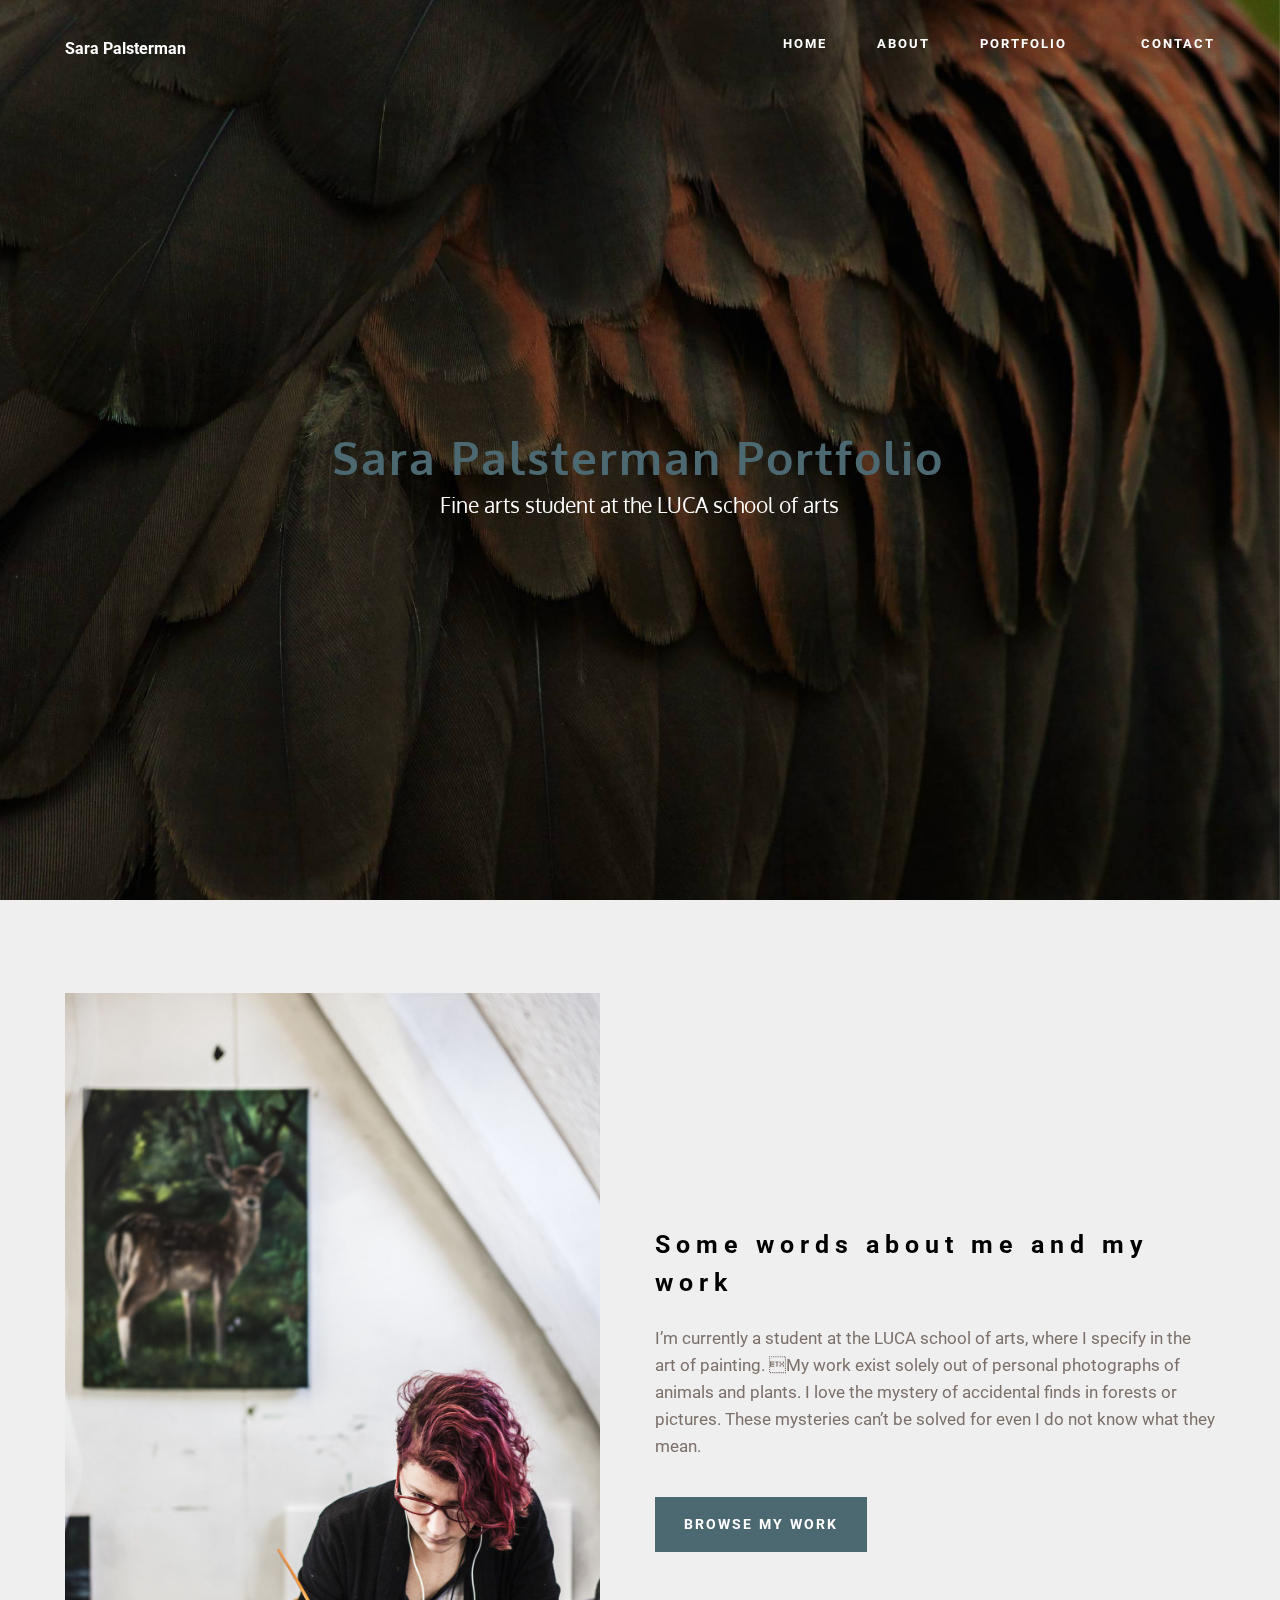
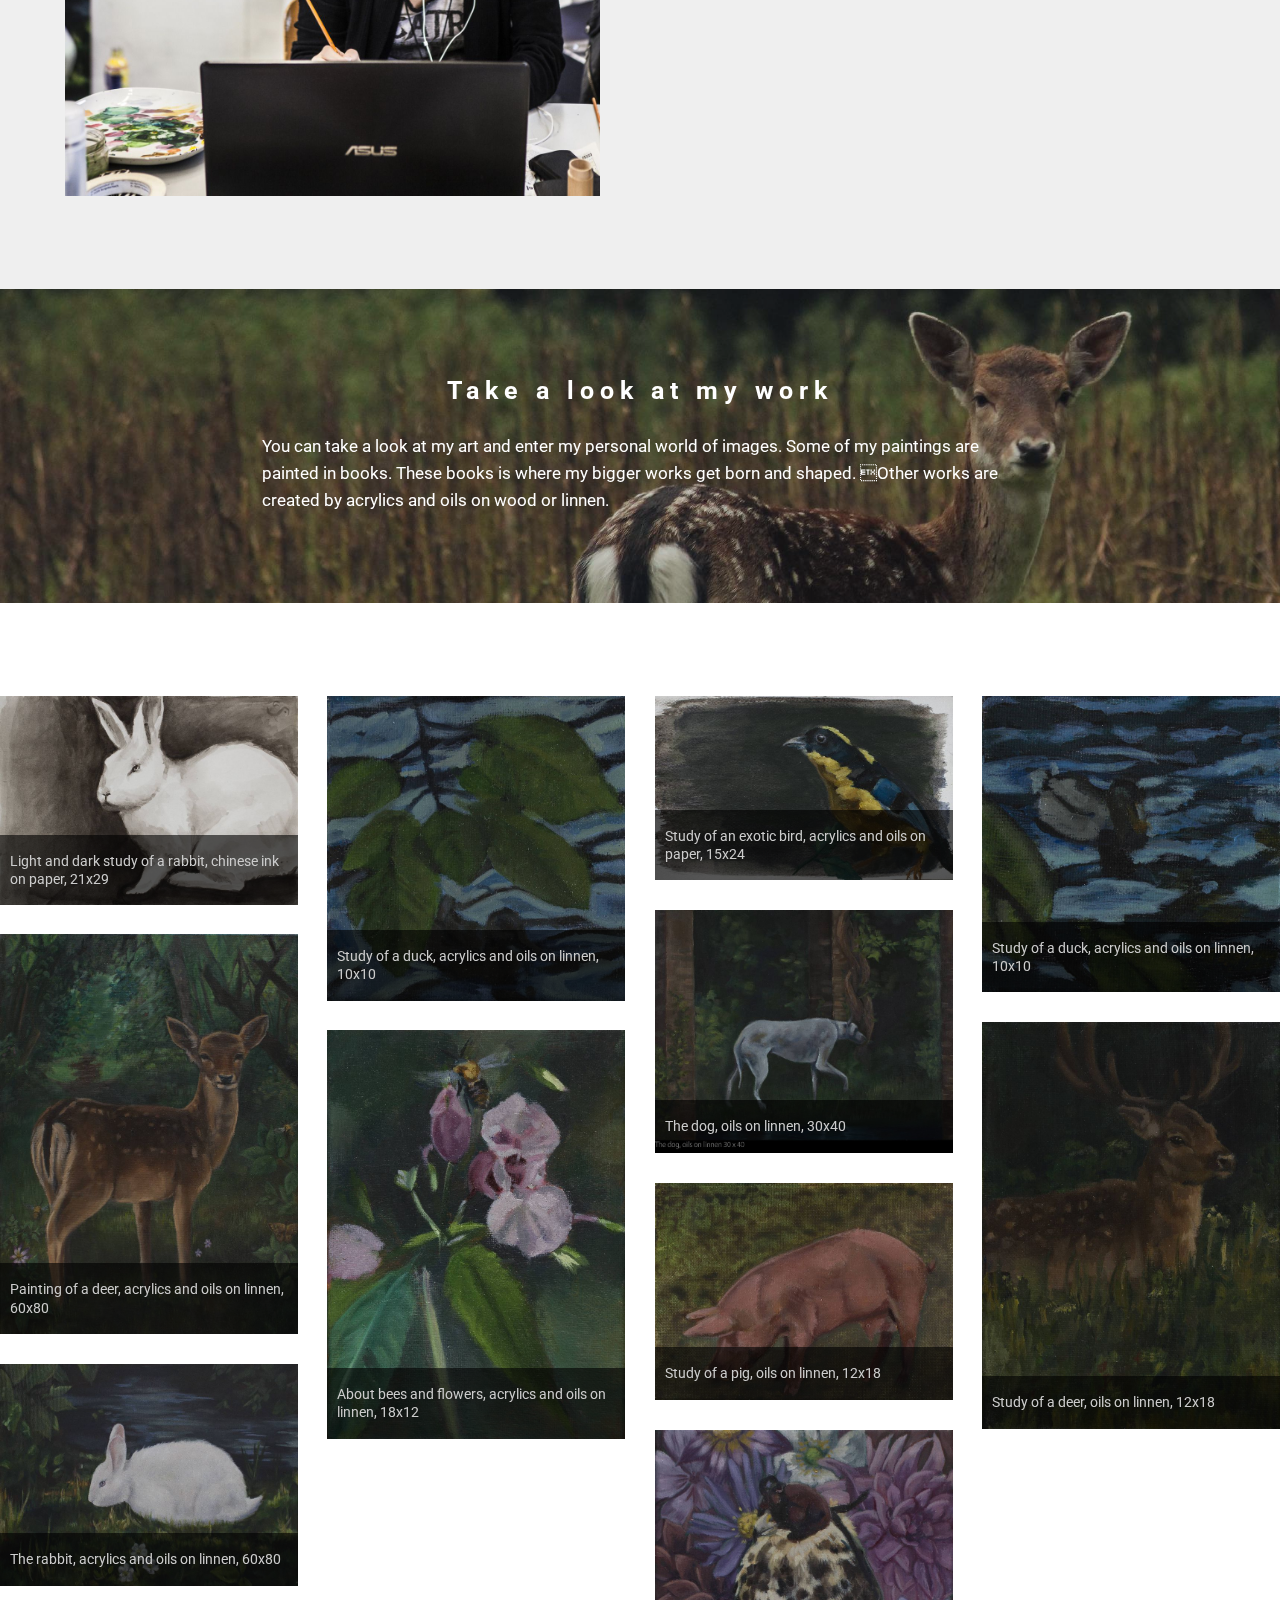
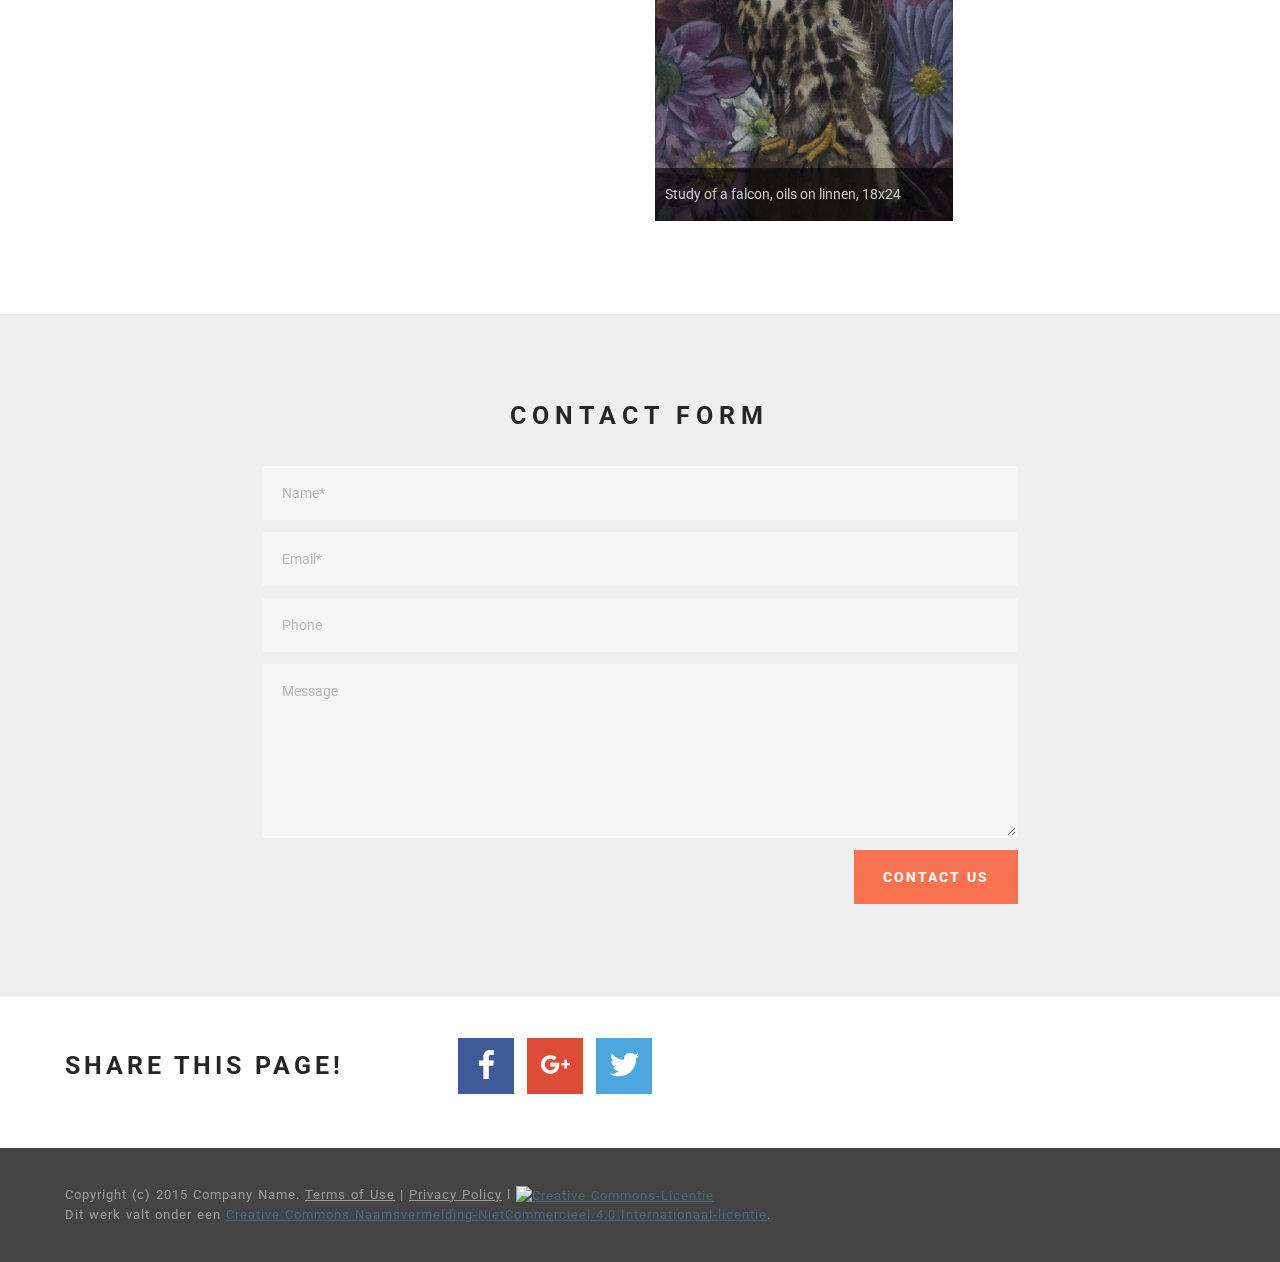
==== index.html @ 1b705888 "master versie" ====
<!DOCTYPE html>
<html>
<head>
  <!-- Site made with Mobirise Website Builder v2.10, https://mobirise.com -->
  <meta charset="UTF-8">
  <meta http-equiv="X-UA-Compatible" content="IE=edge">
  <meta name="generator" content="Mobirise v2.10, mobirise.com">
  <meta name="viewport" content="width=device-width, initial-scale=1">
  <link rel="shortcut icon" href="assets/images/logo.png" type="image/x-icon">
  <meta name="description" content="LUCA, beeldende kunsten, schilderkunst, painting, fine arts">
  <title>portfolio</title>
  <link rel="stylesheet" href="https://fonts.googleapis.com/css?family=Roboto:700,400&amp;subset=cyrillic,latin,greek,vietnamese">
  <link rel="stylesheet" href="assets/bootstrap/css/bootstrap.min.css">
  <link rel="stylesheet" href="assets/animate.css/animate.min.css">
  <link rel="stylesheet" href="assets/socicon/css/socicon.min.css">
  <link rel="stylesheet" href="assets/mobirise/css/style.css">
  <link rel="stylesheet" href="assets/mobirise-gallery/style.css">
  <link rel="stylesheet" href="assets/mobirise-slider/style.css">
  <link rel="stylesheet" href="assets/mobirise/css/mbr-additional.css" type="text/css">
  
  
  <!-- Paste any valid HTML code here. The code will be inserted to the end of <head> section, right before </head> -->
</head>
<body>
<section class="mbr-navbar mbr-navbar--freeze mbr-navbar--absolute mbr-navbar--transparent mbr-navbar--sticky mbr-navbar--auto-collapse" id="menu-0">
    <div class="mbr-navbar__section mbr-section">
        <div class="mbr-section__container container">
            <div class="mbr-navbar__container">
                <div class="mbr-navbar__column mbr-navbar__column--s mbr-navbar__brand">
                    <span class="mbr-navbar__brand-link mbr-brand mbr-brand--inline">
                        
                        <span class="mbr-brand__name"><a class="mbr-brand__name text-white" href="#top">Sara Palsterman</a></span>
                    </span>
                </div>
                <div class="mbr-navbar__hamburger mbr-hamburger"><span class="mbr-hamburger__line"></span></div>
                <div class="mbr-navbar__column mbr-navbar__menu">
                    <nav class="mbr-navbar__menu-box mbr-navbar__menu-box--inline-right">
                        <div class="mbr-navbar__column"><ul class="mbr-navbar__items mbr-navbar__items--right mbr-buttons mbr-buttons--freeze mbr-buttons--right btn-decorator mbr-buttons--active mbr-buttons--only-links"><li class="mbr-navbar__item"><a class="mbr-buttons__link btn text-white" href="#top">HOME</a></li><li class="mbr-navbar__item"><a class="mbr-buttons__link btn text-white" href="index.html#content5-5">ABOUT</a></li><li class="mbr-navbar__item"><a class="mbr-buttons__link btn text-white" href="index.html#gallery2-6">PORTFOLIO</a></li> <li class="mbr-navbar__item"><a class="mbr-buttons__link btn text-white" href="index.html#form1-7"><p>&nbsp;&nbsp;&nbsp;&nbsp;CONTACT</p></a></li></ul></div>
                        
                    </nav>
                </div>
            </div>
        </div>
    </div>
</section>

<section class="engine"><a rel="external" href="https://mobirise.com">software to create website</a></section><section class="mbr-box mbr-section mbr-section--relative mbr-section--fixed-size mbr-section--full-height mbr-section--bg-adapted mbr-parallax-background" id="header4-3" style="background-image: url(assets/images/img-9400-2-5184x3456-15.jpg);">
    <div class="mbr-box__magnet mbr-box__magnet--sm-padding mbr-box__magnet--center-center mbr-after-navbar">
        
        <div class="mbr-box__container mbr-section__container container">
            <div class="mbr-box mbr-box--stretched"><div class="mbr-box__magnet mbr-box__magnet--center-center">
                <div class="row"><div class=" col-sm-8 col-sm-offset-2">
                    <div class="mbr-hero animated fadeInUp">
                        <h1 class="mbr-hero__text">Sara Palsterman Portfolio</h1>
                        <p class="mbr-hero__subtext">Fine arts student at the LUCA school of arts</p>
                    </div>
                    
                </div></div>
            </div></div>
        </div>
        
    </div>
</section>

<section class="mbr-section mbr-section--relative" id="msg-box4-4" style="background-color: rgb(239, 239, 239);">
    
    <div class="mbr-section__container mbr-section__container--isolated container" style="padding-top: 93px; padding-bottom: 93px;">
        <div class="row">
            <div class="mbr-box mbr-box--fixed mbr-box--adapted">
                <div class="mbr-box__magnet mbr-box__magnet--top-right mbr-section__left col-sm-6">
                    <figure class="mbr-figure mbr-figure--adapted mbr-figure--caption-inside-bottom mbr-figure--full-width"><img src="assets/images/tumblr-o19jg4vwdd1t96ni3o2-1280-1280x1920-32.jpg" class="mbr-figure__img"></figure>
                </div>
                <div class="mbr-box__magnet mbr-class-mbr-box__magnet--center-left col-sm-6 mbr-section__right">
                    <div class="mbr-section__container mbr-section__container--middle">
                        <div class="mbr-header mbr-header--auto-align mbr-header--wysiwyg">
                            <h3 class="mbr-header__text">Some words about me and my work</h3>
                            
                        </div>
                    </div>
                    <div class="mbr-section__container mbr-section__container--middle">
                        <div class="mbr-article mbr-article--auto-align mbr-article--wysiwyg"><p>I’m currently a student at the LUCA school of arts, where I specify in the art of painting. My work exist solely out of personal photographs of animals and plants. I love the mystery of accidental finds in forests or pictures. These mysteries can’t be solved for even I do not know what they mean. 
</p></div>
                    </div>
                    <div class="mbr-section__container">
                        <div class="mbr-buttons mbr-buttons--auto-align btn-inverse"> <a class="mbr-buttons__btn btn btn-lg btn-primary" href="index.html#content5-5">BROWSE MY WORK</a></div>
                    </div>
                </div>
                
            </div>
        </div>
    </div>
</section>

<section class="mbr-section mbr-section--relative mbr-section--fixed-size mbr-background" id="content5-5" style="background-image: url(assets/images/img-9636-3-3746x982-51.jpg);">
    <div class="mbr-overlay" style="opacity: 0.2; background-color: rgb(40, 50, 78);"></div>
    <div class="mbr-section__container container mbr-section__container--first" style="padding-top: 93px;">
        <div class="mbr-header mbr-header--wysiwyg row">
            <div class="col-sm-8 col-sm-offset-2">
                <h3 class="mbr-header__text">Take a look at my work</h3>
                
            </div>
        </div>
    </div>
    <div class="mbr-section__container container mbr-section__container--last" style="padding-bottom: 93px;">
        <div class="row">
            <div class="mbr-article mbr-article--wysiwyg col-sm-8 col-sm-offset-2"><p>You can take a look at my art and enter my personal world of images. 
Some of my paintings are painted in books. These books is where my bigger works get born and shaped. Other works are created by acrylics and oils on wood or linnen.</p></div>
        </div>
    </div>
    
</section>

<section class="mbr-gallery mbr-section mbr-section--no-padding" id="gallery2-6">
    <!-- Gallery -->
    <div class="mbr-section__container mbr-gallery-layout-article mbr-section__container--isolated">
        <div>
            <div class="row mbr-gallery-row">
                
                <div class="col-lg-3 col-md-4 col-sm-6 col-xs-12 mbr-gallery-item">

                     <figcaption class="mbr-figure__caption mbr-figure__caption--std-grid">
                        <div class="mbr-caption-background"></div>
                        <small class="mbr-figure__caption-small">Light and dark study of a rabbit, chinese ink on paper, 21x29</small>
                    </figcaption>

                    <a href="#lb-gallery2-6" data-slide-to="0" data-toggle="modal">
                        <img alt="" src="assets/images/mg-0559-3460x2433-14-2000x1406-63.jpg">
                        <span class="icon glyphicon glyphicon-zoom-in"></span>
                    </a>              
                </div><div class="col-lg-3 col-md-4 col-sm-6 col-xs-12 mbr-gallery-item">

                     <figcaption class="mbr-figure__caption mbr-figure__caption--std-grid">
                        <div class="mbr-caption-background"></div>
                        <small class="mbr-figure__caption-small">Study of a duck, acrylics and oils on linnen, 10x10<br></small>
                    </figcaption>

                    <a href="#lb-gallery2-6" data-slide-to="1" data-toggle="modal">
                        <img alt="" src="assets/images/mg-0589-1806x1848-81-1806x1848-29.jpg">
                        <span class="icon glyphicon glyphicon-zoom-in"></span>
                    </a>              
                </div><div class="col-lg-3 col-md-4 col-sm-6 col-xs-12 mbr-gallery-item">

                     <figcaption class="mbr-figure__caption mbr-figure__caption--std-grid">
                        <div class="mbr-caption-background"></div>
                        <small class="mbr-figure__caption-small">Study of an exotic bird, acrylics and oils on paper, 15x24</small>
                    </figcaption>

                    <a href="#lb-gallery2-6" data-slide-to="2" data-toggle="modal">
                        <img alt="" src="assets/images/mg-0593-3366x2082-20-2000x1237-95.jpg">
                        <span class="icon glyphicon glyphicon-zoom-in"></span>
                    </a>              
                </div><div class="col-lg-3 col-md-4 col-sm-6 col-xs-12 mbr-gallery-item">

                     <figcaption class="mbr-figure__caption mbr-figure__caption--std-grid">
                        <div class="mbr-caption-background"></div>
                        <small class="mbr-figure__caption-small">Study of a duck, acrylics and oils on linnen, 10x10</small>
                    </figcaption>

                    <a href="#lb-gallery2-6" data-slide-to="3" data-toggle="modal">
                        <img alt="" src="assets/images/mg-0590-2273x2263-64-2000x1991-7.jpg">
                        <span class="icon glyphicon glyphicon-zoom-in"></span>
                    </a>              
                </div><div class="col-lg-3 col-md-4 col-sm-6 col-xs-12 mbr-gallery-item">

                     <figcaption class="mbr-figure__caption mbr-figure__caption--std-grid">
                        <div class="mbr-caption-background"></div>
                        <small class="mbr-figure__caption-small">The dog, oils on linnen, 30x40</small>
                    </figcaption>

                    <a href="#lb-gallery2-6" data-slide-to="4" data-toggle="modal">
                        <img alt="" src="assets/images/mg-0373-3264x2670-90-2000x1636-99.jpg">
                        <span class="icon glyphicon glyphicon-zoom-in"></span>
                    </a>              
                </div><div class="col-lg-3 col-md-4 col-sm-6 col-xs-12 mbr-gallery-item">

                     <figcaption class="mbr-figure__caption mbr-figure__caption--std-grid">
                        <div class="mbr-caption-background"></div>
                        <small class="mbr-figure__caption-small">Painting of a deer, acrylics and oils on linnen, 60x80</small>
                    </figcaption>

                    <a href="#lb-gallery2-6" data-slide-to="5" data-toggle="modal">
                        <img alt="" src="assets/images/mg-0352-2975x3998-35-2000x2688-27.jpg">
                        <span class="icon glyphicon glyphicon-zoom-in"></span>
                    </a>              
                </div><div class="col-lg-3 col-md-4 col-sm-6 col-xs-12 mbr-gallery-item">

                     <figcaption class="mbr-figure__caption mbr-figure__caption--std-grid">
                        <div class="mbr-caption-background"></div>
                        <small class="mbr-figure__caption-small">Study of a deer, oils on linnen, 12x18</small>
                    </figcaption>

                    <a href="#lb-gallery2-6" data-slide-to="6" data-toggle="modal">
                        <img alt="" src="assets/images/mg-0596-2461x3366-22-2000x2735-26.jpg">
                        <span class="icon glyphicon glyphicon-zoom-in"></span>
                    </a>              
                </div><div class="col-lg-3 col-md-4 col-sm-6 col-xs-12 mbr-gallery-item">

                     <figcaption class="mbr-figure__caption mbr-figure__caption--std-grid">
                        <div class="mbr-caption-background"></div>
                        <small class="mbr-figure__caption-small">About bees and flowers, acrylics and oils on linnen, 18x12</small>
                    </figcaption>

                    <a href="#lb-gallery2-6" data-slide-to="7" data-toggle="modal">
                        <img alt="" src="assets/images/mg-0594-2428x3335-96-2000x2747-43.jpg">
                        <span class="icon glyphicon glyphicon-zoom-in"></span>
                    </a>              
                </div><div class="col-lg-3 col-md-4 col-sm-6 col-xs-12 mbr-gallery-item">

                     <figcaption class="mbr-figure__caption mbr-figure__caption--std-grid">
                        <div class="mbr-caption-background"></div>
                        <small class="mbr-figure__caption-small">Study of a pig, oils on linnen, 12x18</small>
                    </figcaption>

                    <a href="#lb-gallery2-6" data-slide-to="8" data-toggle="modal">
                        <img alt="" src="assets/images/mg-0595-3257x2376-59-2000x1459-84.jpg">
                        <span class="icon glyphicon glyphicon-zoom-in"></span>
                    </a>              
                </div><div class="col-lg-3 col-md-4 col-sm-6 col-xs-12 mbr-gallery-item">

                     <figcaption class="mbr-figure__caption mbr-figure__caption--std-grid">
                        <div class="mbr-caption-background"></div>
                        <small class="mbr-figure__caption-small">The rabbit, acrylics and oils on linnen, 60x80</small>
                    </figcaption>

                    <a href="#lb-gallery2-6" data-slide-to="9" data-toggle="modal">
                        <img alt="" src="assets/images/mg-0670-3590x2674-82-2000x1490-75.jpg">
                        <span class="icon glyphicon glyphicon-zoom-in"></span>
                    </a>              
                </div><div class="col-lg-3 col-md-4 col-sm-6 col-xs-12 mbr-gallery-item">

                     <figcaption class="mbr-figure__caption mbr-figure__caption--std-grid">
                        <div class="mbr-caption-background"></div>
                        <small class="mbr-figure__caption-small">Study of a falcon, oils on linnen, 18x24</small>
                    </figcaption>

                    <a href="#lb-gallery2-6" data-slide-to="10" data-toggle="modal">
                        <img alt="" src="assets/images/mg-0561-1871x2457-18-1871x2457-49.jpg">
                        <span class="icon glyphicon glyphicon-zoom-in"></span>
                    </a>              
                </div>
            </div>
        </div>
        <div class="clearfix"></div>
    </div>

    <!-- Lightbox -->
    <div data-app-prevent-settings="" class="mbr-slider modal fade carousel slide" tabindex="-1" data-keyboard="true" data-interval="false" id="lb-gallery2-6">
        <div class="modal-dialog">
            <div class="modal-content">
                <div class="modal-body">
                    <ol class="carousel-indicators">
                        <li data-app-prevent-settings="" data-target="#lb-gallery2-6" data-slide-to="0"></li><li data-app-prevent-settings="" data-target="#lb-gallery2-6" data-slide-to="1"></li><li data-app-prevent-settings="" data-target="#lb-gallery2-6" data-slide-to="2"></li><li data-app-prevent-settings="" data-target="#lb-gallery2-6" data-slide-to="3"></li><li data-app-prevent-settings="" data-target="#lb-gallery2-6" data-slide-to="4"></li><li data-app-prevent-settings="" data-target="#lb-gallery2-6" data-slide-to="5"></li><li data-app-prevent-settings="" data-target="#lb-gallery2-6" data-slide-to="6"></li><li data-app-prevent-settings="" data-target="#lb-gallery2-6" data-slide-to="7"></li><li data-app-prevent-settings="" data-target="#lb-gallery2-6" data-slide-to="8"></li><li data-app-prevent-settings="" data-target="#lb-gallery2-6" data-slide-to="9"></li><li data-app-prevent-settings="" data-target="#lb-gallery2-6" class=" active" data-slide-to="10"></li>
                    </ol>
                    <div class="carousel-inner">
                        <div class="item">
                            <img alt="" src="assets/images/mg-0559-3460x2433-14.jpg">
                        </div><div class="item">
                            <img alt="" src="assets/images/mg-0589-1806x1848-81.jpg">
                        </div><div class="item">
                            <img alt="" src="assets/images/mg-0593-3366x2082-20.jpg">
                        </div><div class="item">
                            <img alt="" src="assets/images/mg-0590-2273x2263-64.jpg">
                        </div><div class="item">
                            <img alt="" src="assets/images/mg-0373-3264x2670-90.jpg">
                        </div><div class="item">
                            <img alt="" src="assets/images/mg-0352-2975x3998-35.jpg">
                        </div><div class="item">
                            <img alt="" src="assets/images/mg-0596-2461x3366-22.jpg">
                        </div><div class="item">
                            <img alt="" src="assets/images/mg-0594-2428x3335-96.jpg">
                        </div><div class="item">
                            <img alt="" src="assets/images/mg-0595-3257x2376-59.jpg">
                        </div><div class="item">
                            <img alt="" src="assets/images/mg-0670-3590x2674-82.jpg">
                        </div><div class="item active">
                            <img alt="" src="assets/images/mg-0561-1871x2457-18.jpg">
                        </div>
                    </div>
                    <a class="left carousel-control" role="button" data-slide="prev" href="#lb-gallery2-6">
                        <span class="glyphicon glyphicon-menu-left" aria-hidden="true"></span>
                        <span class="sr-only">Previous</span>
                    </a>
                    <a class="right carousel-control" role="button" data-slide="next" href="#lb-gallery2-6">
                        <span class="glyphicon glyphicon-menu-right" aria-hidden="true"></span>
                        <span class="sr-only">Next</span>
                    </a>

                    <a class="close" href="#" role="button" data-dismiss="modal">
                        <span class="glyphicon glyphicon-remove" aria-hidden="true"></span>
                        <span class="sr-only">Close</span>
                    </a>
                </div>
            </div>
        </div>
    </div>
</section>

<section class="mbr-section mbr-section--relative mbr-section--fixed-size" id="form1-7" style="background-color: rgb(239, 239, 239);">
    
    <div class="mbr-section__container mbr-section__container--std-padding container" style="padding-top: 93px; padding-bottom: 93px;">
        <div class="row">
            <div class="col-sm-12">
                <div class="row">
                    <div class="col-sm-8 col-sm-offset-2" data-form-type="formoid">
                        <div class="mbr-header mbr-header--center mbr-header--std-padding">
                            <h2 class="mbr-header__text">CONTACT FORM</h2>
                        </div>
                        <div data-form-alert="true">
                            <div class="hide" data-form-alert-success="true">Thanks for filling out the form! I'll answer your message when I can.</div>
                        </div>
                        <form action="https://mobirise.com/" method="post" data-form-title="CONTACT FORM">
                            <input type="hidden" value="b6T976HzK3Q10s8kVQ86Depunn4pzr/fkiTIK+F3uEj9rpY7olDht+lsGPVS/DwDqXBLtTh0u04NfdVvr6zyvo+ZzmND9pabzEl9Ny4EsE+zxglT/8C1DJDQw4L1e38t" data-form-email="true">
                            <div class="form-group">
                                <input type="text" class="form-control" name="name" required="" placeholder="Name*" data-form-field="Name">
                            </div>
                            <div class="form-group">
                                <input type="email" class="form-control" name="email" required="" placeholder="Email*" data-form-field="Email">
                            </div>
                            <div class="form-group">
                                <input type="tel" class="form-control" name="phone" placeholder="Phone" data-form-field="Phone">
                            </div>
                            <div class="form-group">
                                <textarea class="form-control" name="message" rows="7" placeholder="Message" data-form-field="Message"></textarea>
                            </div>
                            <div class="mbr-buttons mbr-buttons--right"><button type="submit" class="mbr-buttons__btn btn btn-lg btn-danger">CONTACT US</button></div>
                        </form>
                    </div>
                </div>
            </div>
        </div>
    </div>
</section>

<section class="mbr-section mbr-section--relative mbr-section--fixed-size" id="social-buttons1-10" style="background-color: rgb(255, 255, 255);">
    

    <div class="mbr-section__container container">
        <div class="mbr-header mbr-header--inline row" style="padding-top: 40.8px; padding-bottom: 40.8px;">
            <div class="col-sm-4">
                <h3 class="mbr-header__text">SHARE THIS PAGE!</h3>
            </div>
            <div class="mbr-social-icons col-sm-8">
                <div class="mbr-social-likes social-likes_style-1" data-counters="true">
                    <div class="mbr-social-icons__icon social-likes__icon facebook socicon-bg-facebook" title="Share link on Facebook">
                        <i class="socicon socicon-facebook"></i>
                        
                    </div>
                    <div class="mbr-social-icons__icon social-likes__icon plusone socicon-bg-googleplus" title="Share link on Google+">
                        <i class="socicon socicon-googleplus"></i>
                        
                    </div>
                    <div class="mbr-social-icons__icon social-likes__icon twitter socicon-bg-twitter" title="Share link on Twitter">
                        <i class="socicon socicon-twitter"></i>
                    </div>
                </div>
            </div>
        </div>
    </div>
</section>

<footer class="mbr-section mbr-section--relative mbr-section--fixed-size" id="footer1-2" style="background-color: rgb(68, 68, 68);">
    
    <div class="mbr-section__container container">
        <div class="mbr-footer mbr-footer--wysiwyg row" style="padding-top: 36.900000000000006px; padding-bottom: 36.900000000000006px;">
            <div class="col-sm-12">
                <p class="mbr-footer__copyright">Copyright (c) 2015 Company Name. <a class="mbr-footer__link text-gray" href="https://mobirise.com/">Terms of Use</a>  | <a class="mbr-footer__link text-gray" href="https://mobirise.com/">Privacy Policy</a>&nbsp;l&nbsp;<a rel="license" href="http://creativecommons.org/licenses/by-nc/4.0/"><img alt="Creative Commons-Licentie" src="https://i.creativecommons.org/l/by-nc/4.0/88x31.png"></a><br>Dit werk valt onder een <a rel="license" href="http://creativecommons.org/licenses/by-nc/4.0/">Creative Commons Naamsvermelding-NietCommercieel 4.0 Internationaal-licentie</a>.</p>
            </div>
        </div>
    </div>
</footer>


  <script src="assets/web/assets/jquery/jquery.min.js"></script>
  <script src="assets/bootstrap/js/bootstrap.min.js"></script>
  <script src="assets/smooth-scroll/SmoothScroll.js"></script>
  <script src="assets/jarallax/jarallax.js"></script>
  <script src="assets/masonry/masonry.pkgd.min.js"></script>
  <script src="assets/imagesloaded/imagesloaded.pkgd.min.js"></script>
  <script src="assets/bootstrap-carousel-swipe/bootstrap-carousel-swipe.js"></script>
  <!--[if lte IE 9]>
    <script src="assets/jquery-placeholder/jquery.placeholder.min.js"></script>
  <![endif]-->
  <script src="assets/social-likes/social-likes.js"></script>
  <script src="assets/mobirise/js/script.js"></script>
  <script src="assets/mobirise-gallery/script.js"></script>
  <script src="assets/formoid/formoid.min.js"></script>
  
  <!-- Paste any valid HTML code here. The code will be inserted to the end of <body> section, right before </body> -->
</body>
</html>
---- assets/socicon/css/socicon.min.css ----
@charset "UTF-8";@font-face{font-family:"socicon";src:url("../fonts/socicon.eot");src:url("../fonts/socicon.eot?#iefix") format("embedded-opentype"),url("../fonts/socicon.woff") format("woff"),url("../fonts/socicon.ttf") format("truetype"),url("../fonts/socicon.svg#sociconregular") format("svg");font-weight:normal;font-style:normal}.socicon:before{position:relative;top:1px;display:inline-block;font-family:"socicon";font-style:normal;font-weight:normal;line-height:1;text-transform:none !important;-webkit-font-smoothing:antialiased;-moz-osx-font-smoothing:grayscale}.socicon-twitter:before{content:"\e040"}.socicon-facebook:before{content:"\e041"}.socicon-googleplus:before{content:"\e042"}.socicon-pinterest:before{content:"\e043"}.socicon-foursquare:before{content:"\e044"}.socicon-yahoo:before{content:"\e045"}.socicon-skype:before{content:"\e046"}.socicon-yelp:before{content:"\e047"}.socicon-feedburner:before{content:"\e048"}.socicon-linkedin:before{content:"\e049"}.socicon-viadeo:before{content:"\e04a"}.socicon-xing:before{content:"\e04b"}.socicon-myspace:before{content:"\e04c"}.socicon-soundcloud:before{content:"\e04d"}.socicon-spotify:before{content:"\e04e"}.socicon-grooveshark:before{content:"\e04f"}.socicon-mixcloud:before{content:"\e001"}.socicon-lastfm:before{content:"\e050"}.socicon-youtube:before{content:"\e051"}.socicon-vimeo:before{content:"\e052"}.socicon-dailymotion:before{content:"\e053"}.socicon-vine:before{content:"\e054"}.socicon-flickr:before{content:"\e055"}.socicon-500px:before{content:"\e056"}.socicon-instagram:before{content:"\e057"}.socicon-wordpress:before{content:"\e058"}.socicon-tumblr:before{content:"\e059"}.socicon-blogger:before{content:"\e020"}.socicon-technorati:before{content:"\e021"}.socicon-reddit:before{content:"\e022"}.socicon-dribbble:before{content:"\e023"}.socicon-stumbleupon:before{content:"\e024"}.socicon-digg:before{content:"\e025"}.socicon-envato:before{content:"\e026"}.socicon-behance:before{content:"\e027"}.socicon-delicious:before{content:"\e028"}.socicon-deviantart:before{content:"\e029"}.socicon-forrst:before{content:"\e02a"}.socicon-play:before{content:"\e02b"}.socicon-zerply:before{content:"\e02c"}.socicon-wikipedia:before{content:"\e02d"}.socicon-apple:before{content:"\e02e"}.socicon-flattr:before{content:"\e02f"}.socicon-github:before{content:"\e030"}.socicon-friendfeed:before{content:"\e032"}.socicon-newsvine:before{content:"\e033"}.socicon-identica:before{content:"\e034"}.socicon-bebo:before{content:"\e035"}.socicon-zynga:before{content:"\e036"}.socicon-steam:before{content:"\e037"}.socicon-xbox:before{content:"\e038"}.socicon-windows:before{content:"\e039"}.socicon-outlook:before{content:"\e010"}.socicon-coderwall:before{content:"\e011"}.socicon-tripadvisor:before{content:"\e012"}.socicon-appnet:before{content:"\e013"}.socicon-goodreads:before{content:"\e014"}.socicon-tripit:before{content:"\e015"}.socicon-lanyrd:before{content:"\e016"}.socicon-slideshare:before{content:"\e017"}.socicon-buffer:before{content:"\e018"}.socicon-rss:before{content:"\e00b"}.socicon-vkontakte:before{content:"\e01a"}.socicon-disqus:before{content:"\e019"}.socicon-houzz:before{content:"\e00a"}.socicon-mail:before{content:"\e01f"}.socicon-patreon:before{content:"\e01c"}.socicon-paypal:before{content:"\e00c"}.socicon-playstation:before{content:"\e03d"}.socicon-smugmug:before{content:"\e05e"}.socicon-swarm:before{content:"\e003"}.socicon-triplej:before{content:"\e009"}.socicon-yammer:before{content:"\e005"}.socicon-stackoverflow:before{content:"\e007"}.socicon-drupal:before{content:"\e002"}.socicon-odnoklassniki:before{content:"\e00d"}.socicon-android:before{content:"\e03e"}.socicon-meetup:before{content:"\e03c"}.socicon-persona:before{content:"\e008"}.socicon-amazon:before{content:"\e05c"}.socicon-ello:before{content:"\e006"}.socicon-8tracks:before{content:"\e05b"}.socicon-twitch:before{content:"\e05a"}.socicon-airbnb:before{content:"\e00e"}.socicon-pocket:before{content:"\e01e"}.socicon-whatsapp:before{content:"\e01b"}.socicon-storehouse:before{content:"\e01d"}.socicon-icq:before{content:"\e05d"}.socicon-modelmayhem:before{content:"\e000"}.socicon-istock:before{content:"\e004"}.socicon-angellist:before{content:"\e062"}.socicon-periscope:before{content:"\e00f"}.socicon-ravelry:before{content:"\e05f"}.socicon-snapchat:before{content:"\e03f"}.socicon-weibo:before{content:"\e060"}.socicon-douban:before{content:"\e03b"}.socicon-baidu:before{content:"\e061"}.socicon-qq:before{content:"\e03a"}.socicon-renren:before{content:"\e031"}.socicon-ebay:before{content:"\e063"}.socicon-imdb:before{content:"\e064"}.socicon-stayfriends:before{content:"\e065"}.socicon-residentadvisor:before{content:"\e066"}.socicon-google:before{content:"\e067"}.socicon-yandex:before{content:"\e068"}.socicon-sharethis:before{content:"\e069"}.socicon-bandcamp:before{content:"\e06a"}.socicon-itunes:before{content:"\e06b"}.socicon-deezer:before{content:"\e06c"}.socicon-medium:before{content:"\e06d"}.socicon-telegram:before{content:"\e06e"}.socicon-openid:before{content:"\e06f"}.socicon-amplement:before{content:"\e070"}.socicon-bg-twitter{background:#4da7de}.socicon-bg-twitter:hover{background:#4da7de !important}.socicon-bg-facebook{background:#3e5b98}.socicon-bg-facebook:hover{background:#3e5b98 !important}.socicon-bg-googleplus{background:#dd4b39}.socicon-bg-googleplus:hover{background:#dd4b39 !important}.socicon-bg-pinterest{background:#c92619}.socicon-bg-pinterest:hover{background:#c92619 !important}.socicon-bg-foursquare{background:#f94877}.socicon-bg-foursquare:hover{background:#f94877 !important}.socicon-bg-yahoo{background:#6e2a85}.socicon-bg-yahoo:hover{background:#6e2a85 !important}.socicon-bg-skype{background:#28abe3}.socicon-bg-skype:hover{background:#28abe3 !important}.socicon-bg-yelp{background:#c83218}.socicon-bg-yelp:hover{background:#c83218 !important}.socicon-bg-feedburner{background:#fc0}.socicon-bg-feedburner:hover{background:#fc0 !important}.socicon-bg-linkedin{background:#3371b7}.socicon-bg-linkedin:hover{background:#3371b7 !important}.socicon-bg-viadeo{background:#e4a000}.socicon-bg-viadeo:hover{background:#e4a000 !important}.socicon-bg-xing{background:#005a60}.socicon-bg-xing:hover{background:#005a60 !important}.socicon-bg-myspace{background:#323232}.socicon-bg-myspace:hover{background:#323232 !important}.socicon-bg-soundcloud{background:#fe3801}.socicon-bg-soundcloud:hover{background:#fe3801 !important}.socicon-bg-spotify{background:#7bb342}.socicon-bg-spotify:hover{background:#7bb342 !important}.socicon-bg-grooveshark{background:#000}.socicon-bg-grooveshark:hover{background:#000 !important}.socicon-bg-mixcloud{background:#000}.socicon-bg-mixcloud:hover{background:#000 !important}.socicon-bg-lastfm{background:#d41316}.socicon-bg-lastfm:hover{background:#d41316 !important}.socicon-bg-youtube{background:#e02a20}.socicon-bg-youtube:hover{background:#e02a20 !important}.socicon-bg-vimeo{background:#51b5e7}.socicon-bg-vimeo:hover{background:#51b5e7 !important}.socicon-bg-dailymotion{background:#004e72}.socicon-bg-dailymotion:hover{background:#004e72 !important}.socicon-bg-vine{background:#00b389}.socicon-bg-vine:hover{background:#00b389 !important}.socicon-bg-flickr{background:#1e1e1b}.socicon-bg-flickr:hover{background:#1e1e1b !important}.socicon-bg-500px{background:#58a9de}.socicon-bg-500px:hover{background:#58a9de !important}.socicon-bg-instagram{background:#9c7c6e}.socicon-bg-instagram:hover{background:#9c7c6e !important}.socicon-bg-wordpress{background:#464646}.socicon-bg-wordpress:hover{background:#464646 !important}.socicon-bg-tumblr{background:#45556c}.socicon-bg-tumblr:hover{background:#45556c !important}.socicon-bg-blogger{background:#ec661c}.socicon-bg-blogger:hover{background:#ec661c !important}.socicon-bg-technorati{background:#5cb030}.socicon-bg-technorati:hover{background:#5cb030 !important}.socicon-bg-reddit{background:#e74a1e}.socicon-bg-reddit:hover{background:#e74a1e !important}.socicon-bg-dribbble{background:#e84d88}.socicon-bg-dribbble:hover{background:#e84d88 !important}.socicon-bg-stumbleupon{background:#e64011}.socicon-bg-stumbleupon:hover{background:#e64011 !important}.socicon-bg-digg{background:#1d1d1b}.socicon-bg-digg:hover{background:#1d1d1b !important}.socicon-bg-envato{background:#597c3a}.socicon-bg-envato:hover{background:#597c3a !important}.socicon-bg-behance{background:#000}.socicon-bg-behance:hover{background:#000 !important}.socicon-bg-delicious{background:#020202}.socicon-bg-delicious:hover{background:#020202 !important}.socicon-bg-deviantart{background:#c5d200}.socicon-bg-deviantart:hover{background:#c5d200 !important}.socicon-bg-forrst{background:#5b9a68}.socicon-bg-forrst:hover{background:#5b9a68 !important}.socicon-bg-play{background:#000}.socicon-bg-play:hover{background:#000 !important}.socicon-bg-zerply{background:#9dbc7a}.socicon-bg-zerply:hover{background:#9dbc7a !important}.socicon-bg-wikipedia{background:#000}.socicon-bg-wikipedia:hover{background:#000 !important}.socicon-bg-apple{background:#b9bfc1}.socicon-bg-apple:hover{background:#b9bfc1 !important}.socicon-bg-flattr{background:#f67c1a}.socicon-bg-flattr:hover{background:#f67c1a !important}.socicon-bg-github{background:#221e1b}.socicon-bg-github:hover{background:#221e1b !important}.socicon-bg-friendfeed{background:#2f72c4}.socicon-bg-friendfeed:hover{background:#2f72c4 !important}.socicon-bg-newsvine{background:#075b2f}.socicon-bg-newsvine:hover{background:#075b2f !important}.socicon-bg-identica{background:#000}.socicon-bg-identica:hover{background:#000 !important}.socicon-bg-bebo{background:#ef1011}.socicon-bg-bebo:hover{background:#ef1011 !important}.socicon-bg-zynga{background:#dc0606}.socicon-bg-zynga:hover{background:#dc0606 !important}.socicon-bg-steam{background:#171a21}.socicon-bg-steam:hover{background:#171a21 !important}.socicon-bg-xbox{background:#92c83e}.socicon-bg-xbox:hover{background:#92c83e !important}.socicon-bg-windows{background:#00bdf6}.socicon-bg-windows:hover{background:#00bdf6 !important}.socicon-bg-outlook{background:#0072c6}.socicon-bg-outlook:hover{background:#0072c6 !important}.socicon-bg-coderwall{background:#3e8dcc}.socicon-bg-coderwall:hover{background:#3e8dcc !important}.socicon-bg-tripadvisor{background:#4b7e37}.socicon-bg-tripadvisor:hover{background:#4b7e37 !important}.socicon-bg-appnet{background:#494949}.socicon-bg-appnet:hover{background:#494949 !important}.socicon-bg-goodreads{background:#463020}.socicon-bg-goodreads:hover{background:#463020 !important}.socicon-bg-tripit{background:#1982c3}.socicon-bg-tripit:hover{background:#1982c3 !important}.socicon-bg-lanyrd{background:#3c80c9}.socicon-bg-lanyrd:hover{background:#3c80c9 !important}.socicon-bg-slideshare{background:#4ba3a6}.socicon-bg-slideshare:hover{background:#4ba3a6 !important}.socicon-bg-buffer{background:#000}.socicon-bg-buffer:hover{background:#000 !important}.socicon-bg-rss{background:#f26109}.socicon-bg-rss:hover{background:#f26109 !important}.socicon-bg-vkontakte{background:#5a7fa6}.socicon-bg-vkontakte:hover{background:#5a7fa6 !important}.socicon-bg-disqus{background:#2e9fff}.socicon-bg-disqus:hover{background:#2e9fff !important}.socicon-bg-houzz{background:#7cc04b}.socicon-bg-houzz:hover{background:#7cc04b !important}.socicon-bg-mail{background:#000}.socicon-bg-mail:hover{background:#000 !important}.socicon-bg-patreon{background:#e44727}.socicon-bg-patreon:hover{background:#e44727 !important}.socicon-bg-paypal{background:#009cde}.socicon-bg-paypal:hover{background:#009cde !important}.socicon-bg-playstation{background:#000}.socicon-bg-playstation:hover{background:#000 !important}.socicon-bg-smugmug{background:#acfd32}.socicon-bg-smugmug:hover{background:#acfd32 !important}.socicon-bg-swarm{background:#fc9d3c}.socicon-bg-swarm:hover{background:#fc9d3c !important}.socicon-bg-triplej{background:#e53531}.socicon-bg-triplej:hover{background:#e53531 !important}.socicon-bg-yammer{background:#1175c4}.socicon-bg-yammer:hover{background:#1175c4 !important}.socicon-bg-stackoverflow{background:#fd9827}.socicon-bg-stackoverflow:hover{background:#fd9827 !important}.socicon-bg-drupal{background:#00598e}.socicon-bg-drupal:hover{background:#00598e !important}.socicon-bg-odnoklassniki{background:#f48420}.socicon-bg-odnoklassniki:hover{background:#f48420 !important}.socicon-bg-android{background:#8ec047}.socicon-bg-android:hover{background:#8ec047 !important}.socicon-bg-meetup{background:#e2373c}.socicon-bg-meetup:hover{background:#e2373c !important}.socicon-bg-persona{background:#e6753d}.socicon-bg-persona:hover{background:#e6753d !important}.socicon-bg-amazon{background:#f90}.socicon-bg-amazon:hover{background:#f90 !important}.socicon-bg-ello{background:#000}.socicon-bg-ello:hover{background:#000 !important}.socicon-bg-8tracks{background:#122c4b}.socicon-bg-8tracks:hover{background:#122c4b !important}.socicon-bg-twitch{background:#6441a5}.socicon-bg-twitch:hover{background:#6441a5 !important}.socicon-bg-airbnb{background:#ff5a5f}.socicon-bg-airbnb:hover{background:#ff5a5f !important}.socicon-bg-pocket{background:#ed4055}.socicon-bg-pocket:hover{background:#ed4055 !important}.socicon-bg-whatsapp{background:#20b038}.socicon-bg-whatsapp:hover{background:#20b038 !important}.socicon-bg-storehouse{background:#25b0e6}.socicon-bg-storehouse:hover{background:#25b0e6 !important}.socicon-bg-icq{background:#7ebd00}.socicon-bg-icq:hover{background:#7ebd00 !important}.socicon-bg-modelmayhem{background:#000}.socicon-bg-modelmayhem:hover{background:#000 !important}.socicon-bg-istock{background:#000}.socicon-bg-istock:hover{background:#000 !important}.socicon-bg-angellist{background:#000}.socicon-bg-angellist:hover{background:#000 !important}.socicon-bg-periscope{background:#3aa4c6}.socicon-bg-periscope:hover{background:#3aa4c6 !important}.socicon-bg-ravelry{background:#b6014c}.socicon-bg-ravelry:hover{background:#b6014c !important}.socicon-bg-snapchat{background:#fffa37}.socicon-bg-snapchat:hover{background:#fffa37 !important}.socicon-bg-weibo{background:#e31c34}.socicon-bg-weibo:hover{background:#e31c34 !important}.socicon-bg-douban{background:#3ca353}.socicon-bg-douban:hover{background:#3ca353 !important}.socicon-bg-baidu{background:#2629d9}.socicon-bg-baidu:hover{background:#2629d9 !important}.socicon-bg-qq{background:#4297d3}.socicon-bg-qq:hover{background:#4297d3 !important}.socicon-bg-renren{background:#2266b0}.socicon-bg-renren:hover{background:#2266b0 !important}.socicon-bg-ebay{background:#333}.socicon-bg-ebay:hover{background:#333 !important}.socicon-bg-imdb{background:#e8ba00}.socicon-bg-imdb:hover{background:#e8ba00 !important}.socicon-bg-stayfriends{background:#f08a1c}.socicon-bg-stayfriends:hover{background:#f08a1c !important}.socicon-bg-residentadvisor{background:#b3be1b}.socicon-bg-residentadvisor:hover{background:#b3be1b !important}.socicon-bg-google{background:#4285f4}.socicon-bg-google:hover{background:#4285f4 !important}.socicon-bg-yandex{background:#f00}.socicon-bg-yandex:hover{background:#f00 !important}.socicon-bg-sharethis{background:#01bf01}.socicon-bg-sharethis:hover{background:#01bf01 !important}.socicon-bg-bandcamp{background:#619aa9}.socicon-bg-bandcamp:hover{background:#619aa9 !important}.socicon-bg-itunes{background:#ff5e51}.socicon-bg-itunes:hover{background:#ff5e51 !important}.socicon-bg-deezer{background:#32323d}.socicon-bg-deezer:hover{background:#32323d !important}.socicon-bg-medium{background:#000}.socicon-bg-medium:hover{background:#000 !important}.socicon-bg-telegram{background:#08c}.socicon-bg-telegram:hover{background:#08c !important}.socicon-bg-openid{background:#f78c40}.socicon-bg-openid:hover{background:#f78c40 !important}.socicon-bg-amplement{background:#0996c3}.socicon-bg-amplement:hover{background:#0996c3 !important}
---- assets/mobirise/css/style.css ----
.is-builder .animated {
  -webkit-animation-name: none !important;
  animation-name: none !important;
}
html {
  position: relative;
  min-height: 100%;
}
.mbr-embedded-video {
  position: relative;
}
.mbr-background-video,
.mbr-background-video-preview {
  bottom: 0;
  left: 0;
  overflow: hidden;
  position: absolute;
  right: 0;
  top: 0;
}
.mbr-parallax-background,
.mbr-background {
  background-attachment: fixed !important;
  background-position: 50% 0;
  background-repeat: no-repeat;
  background-size: cover !important;
}
.mbr-hidden-scrollbar .mbr-parallax-background {
  background-size: auto 130%;
}
.mobile .mbr-parallax-background {
  background-attachment: scroll !important;
}
.mbr-background {
  background-attachment: scroll !important;
}
.mbr-navbar {
  position: relative;
  width: 100%;
}
.mbr-navbar:before {
  content: "";
  display: block;
}
.mbr-navbar__brand-link:after,
.mbr-navbar__brand-img {
  max-height: 74px;
}
.mbr-navbar:before,
.mbr-navbar__container {
  height: 98px;
}
.mbr-navbar--ss .mbr-navbar__brand-link:after,
.mbr-navbar--ss .mbr-navbar__brand-img {
  height: 74px;
}
.mbr-navbar--ss:before,
.mbr-navbar--ss .mbr-navbar__container {
  height: 98px;
}
.mbr-navbar--xs .mbr-navbar__brand-link:after,
.mbr-navbar--xs .mbr-navbar__brand-img {
  height: 32px;
}
.mbr-navbar--xs:before,
.mbr-navbar--xs .mbr-navbar__container {
  height: 56px;
}
.mbr-navbar--s .mbr-navbar__brand-link:after,
.mbr-navbar--s .mbr-navbar__brand-img {
  height: 48px;
}
.mbr-navbar--s:before,
.mbr-navbar--s .mbr-navbar__container {
  height: 72px;
}
.mbr-navbar--m .mbr-navbar__brand-link:after,
.mbr-navbar--m .mbr-navbar__brand-img {
  height: 64px;
}
.mbr-navbar--m:before,
.mbr-navbar--m .mbr-navbar__container {
  height: 88px;
}
.mbr-navbar--l .mbr-navbar__brand-link:after,
.mbr-navbar--l .mbr-navbar__brand-img {
  height: 96px;
}
.mbr-navbar--l:before,
.mbr-navbar--l .mbr-navbar__container {
  height: 120px;
}
.mbr-navbar--xl .mbr-navbar__brand-link:after,
.mbr-navbar--xl .mbr-navbar__brand-img {
  height: 128px;
}
.mbr-navbar--xl:before,
.mbr-navbar--xl .mbr-navbar__container {
  height: 152px;
}
.mbr-navbar--short .mbr-navbar__brand-link:after,
.mbr-navbar--short .mbr-navbar__brand-img {
  height: 40px;
}
.mbr-navbar--short:before,
.mbr-navbar--short .mbr-navbar__container {
  height: 64px;
}
.mbr-navbar--short .mbr-navbar__container {
  padding: 12px 0;
}
@media (max-width: 767px) {
  .mbr-navbar--short .mbr-navbar__brand-link:after,
  .mbr-navbar--short .mbr-navbar__brand-img {
    height: 31px;
  }
  .mbr-navbar--short:before,
  .mbr-navbar--short .mbr-navbar__container {
    height: 45px;
  }
  .mbr-navbar--short .mbr-navbar__container {
    padding: 7px 0;
  }
}
.mbr-navbar__brand-img {
  position: relative;
}
.mbr-navbar__brand-img,
.mbr-navbar__container,
.mbr-navbar__section {
  -webkit-transition: all 300ms ease-in-out 0s;
  -o-transition: all 300ms ease-in-out 0s;
  transition: all 300ms ease-in-out 0s;
}
.mbr-navbar__section {
  background: #2c2c2c;
  height: auto;
  position: absolute;
  top: 0;
  width: 100%;
  z-index: 1000;
}
.mbr-navbar__container {
  display: table;
  padding: 12px 0;
  width: 100%;
}
.mbr-navbar__menu-box {
  display: table;
  width: 100%;
}
.mbr-navbar__menu-box--inline-left,
.mbr-navbar__menu-box--inline-center,
.mbr-navbar__menu-box--inline-right {
  display: block;
  text-align: left;
}
.mbr-navbar__menu-box--inline-center {
  text-align: center;
}
.mbr-navbar__menu-box--inline-right {
  text-align: right;
}
.mbr-navbar__column {
  display: table-cell;
  vertical-align: middle;
}
.mbr-navbar__column--xxs {
  width: 1%;
}
.mbr-navbar__column--xs {
  width: 10%;
}
.mbr-navbar__column--s {
  width: 20%;
}
.mbr-navbar__column--m {
  width: 30%;
}
.mbr-navbar__column--l {
  width: 40%;
}
.mbr-navbar__column--xl {
  width: 50%;
}
.mbr-navbar__menu-box--inline-left .mbr-navbar__column,
.mbr-navbar__menu-box--inline-center .mbr-navbar__column,
.mbr-navbar__menu-box--inline-right .mbr-navbar__column {
  display: inline-block;
}
.mbr-navbar__items {
  float: left;
  padding-left: 0px;
  position: relative;
  left: -20px;
}
.mbr-navbar__items--right {
  float: right;
  left: 0;
}
.mbr-navbar__item {
  display: block;
  float: left;
  position: relative;
}
.mbr-navbar__hamburger {
  display: none;
  margin-top: -11px;
  position: absolute;
  right: 0;
  top: 50%;
  z-index: 10000;
}
.mbr-navbar--collapsed .mbr-navbar__container {
  position: relative;
}
.mbr-navbar--collapsed .mbr-navbar__column {
  display: block;
  width: 100%;
}
.mbr-navbar--collapsed .mbr-navbar__items--right {
  padding-top: 13px;
}
.mbr-navbar--collapsed .mbr-navbar__menu {
  background: rgba(0, 0, 0, 0.9);
  display: none;
  height: 100%;
  left: 0;
  position: fixed;
  top: 0;
  width: 100%;
  z-index: 9999;
}
.mbr-navbar--collapsed .mbr-navbar__menu-box {
  display: table-cell;
  vertical-align: middle;
}
.mbr-navbar--collapsed .mbr-navbar__items {
  float: none;
}
.mbr-navbar--collapsed .mbr-navbar__item {
  float: none;
}
.mbr-navbar--collapsed .mbr-navbar__hamburger {
  display: block;
}
.mbr-navbar--collapsed.mbr-navbar--open .mbr-navbar__menu {
  display: table;
}
.mbr-navbar--collapsed.mbr-navbar--open:not(.mbr-navbar--sticky) .mbr-navbar__section {
  background: none;
  position: fixed;
}
.mbr-navbar--collapsed.mbr-navbar--open .mbr-navbar__brand {
  visibility: hidden;
}
.mbr-navbar--collapsed.mbr-navbar--sticky.mbr-navbar--open .mbr-navbar__brand {
  visibility: visible;
}
.mbr-navbar--collapsed.mbr-navbar--open .mbr-navbar__brand-img,
.mbr-navbar--collapsed.mbr-navbar--open .mbr-navbar__container {
  -webkit-transition: none;
  -o-transition: none;
  transition: none;
}
.mbr-navbar--freeze.mbr-navbar--collapsed.mbr-navbar--open .mbr-navbar__hamburger,
.mbr-navbar--freeze.mbr-navbar--collapsed.mbr-navbar--open .mbr-navbar__hamburger:hover {
  color: #fff !important;
}
.mbr-navbar--sticky .mbr-navbar__section {
  position: fixed;
}
.mbr-navbar--absolute {
  position: absolute;
}
.mbr-navbar--transparent .mbr-navbar__section {
  background: none;
}
.mbr-navbar--stuck .mbr-navbar__section,
.mbr-navbar--relative .mbr-navbar__section {
  background: #2c2c2c;
}
@media (max-width: 991px) {
  .mbr-navbar--auto-collapse .mbr-navbar__container {
    position: relative;
  }
  .mbr-navbar--auto-collapse .mbr-navbar__column {
    display: block;
    width: 100%;
  }
  .mbr-navbar--auto-collapse .mbr-navbar__items--right {
    padding-top: 13px;
  }
  .mbr-navbar--auto-collapse .mbr-navbar__menu {
    background: rgba(0, 0, 0, 0.9);
    display: none;
    height: 100%;
    left: 0;
    position: fixed;
    top: 0;
    width: 100%;
    z-index: 9999;
  }
  .mbr-navbar--auto-collapse .mbr-navbar__menu-box {
    display: table-cell;
    vertical-align: middle;
  }
  .mbr-navbar--auto-collapse .mbr-navbar__items {
    float: none;
  }
  .mbr-navbar--auto-collapse .mbr-navbar__item {
    float: none;
  }
  .mbr-navbar--auto-collapse .mbr-navbar__hamburger {
    display: block;
  }
  .mbr-navbar--auto-collapse.mbr-navbar--open .mbr-navbar__menu {
    display: table;
  }
  .mbr-navbar--auto-collapse.mbr-navbar--open:not(.mbr-navbar--sticky) .mbr-navbar__section {
    background: none;
    position: fixed;
  }
  .mbr-navbar--auto-collapse.mbr-navbar--open .mbr-navbar__brand {
    visibility: hidden;
  }
  .mbr-navbar--auto-collapse.mbr-navbar--sticky.mbr-navbar--open .mbr-navbar__brand {
    visibility: visible;
  }
  .mbr-navbar--auto-collapse.mbr-navbar--open .mbr-navbar__brand-img,
  .mbr-navbar--auto-collapse.mbr-navbar--open .mbr-navbar__container {
    -webkit-transition: none;
    -o-transition: none;
    transition: none;
  }
}
.mbr-after-navbar:before {
  content: "";
  display: block;
  height: 98px;
}
.mbr-hamburger {
  cursor: pointer;
  height: 23px;
  width: 30px;
}
.mbr-hamburger:focus {
  outline: none;
}
.mbr-hamburger__line,
.mbr-hamburger__line:before,
.mbr-hamburger__line:after {
  content: "";
  position: absolute;
  display: block;
  height: 1px;
  cursor: pointer;
}
.mbr-hamburger__line,
.mbr-hamburger__line:before,
.mbr-hamburger__line:after {
  width: 30px;
  border-bottom: 5px solid;
  top: 9px;
}
.mbr-hamburger__line:before {
  top: -9px;
}
.mbr-hamburger__line:after {
  top: 9px;
}
.mbr-hamburger__line,
.mbr-hamburger__line:before,
.mbr-hamburger__line:after {
  -webkit-transition: all 300ms ease-in-out;
  transition: all 300ms ease-in-out;
}
.mbr-hamburger--open .mbr-hamburger__line {
  border-color: transparent;
}
.mbr-hamburger--open .mbr-hamburger__line:before,
.mbr-hamburger--open .mbr-hamburger__line:after {
  top: 0;
}
.mbr-hamburger--open .mbr-hamburger__line:before {
  -ms-transform: rotate(45deg);
  -webkit-transform: rotate(45deg);
  transform: rotate(45deg);
}
.mbr-hamburger--open .mbr-hamburger__line:after {
  top: 10px;
  -ms-transform: translatey(-10px) rotate(-45deg);
  -webkit-transform: translatey(-10px) rotate(-45deg);
  transform: translatey(-10px) rotate(-45deg);
}
@media (max-width: 767px) {
  .mbr-hamburger {
    height: 23px;
    width: 27px;
  }
  .mbr-hamburger__line,
  .mbr-hamburger__line:before,
  .mbr-hamburger__line:after {
    width: 27px;
    border-bottom: 4px solid;
    top: 9px;
  }
  .mbr-hamburger__line:before {
    top: -9px;
  }
  .mbr-hamburger__line:after {
    top: 9px;
  }
}
.mbr-brand {
  display: block;
  float: left;
  position: relative;
}
.mbr-brand,
.mbr-brand:hover {
  text-decoration: none;
}
.mbr-brand__name {
  display: block;
  font-weight: bold;
  margin-top: 5px;
  text-align: center;
}
.mbr-brand__name,
.mbr-brand__name:hover {
  text-decoration: none;
}
.mbr-brand--inline {
  display: table;
}
.mbr-brand--inline:after {
  content: "";
  display: table-cell;
  width: 1px;
}
.mbr-brand--inline .mbr-brand__logo,
.mbr-brand--inline .mbr-brand__name {
  display: table-cell;
  vertical-align: middle;
}
.mbr-brand--inline .mbr-brand__logo {
  padding-right: 10px;
}
.mbr-brand--inline .mbr-brand__name {
  margin: 0;
  text-align: left;
}
.mbr-form {
  display: table;
  margin-top: -13px;
  position: relative;
  top: 14px;
  width: 100%;
}
.mbr-form__left,
.mbr-form__right {
  display: table-cell;
  vertical-align: top;
}
.mbr-form__left {
  padding-right: 3px;
}
.mbr-form__right {
  width: 1px;
}
@media (max-width: 530px) {
  .mbr-form {
    display: block;
    margin-top: -27px;
    position: relative;
    top: 26px;
  }
  .mbr-form__left,
  .mbr-form__right {
    display: block;
  }
  .mbr-form__left {
    margin-bottom: 12px;
    padding-right: 0;
  }
  .mbr-form__right {
    width: 100%;
  }
}
.mbr-section {
  padding: 0 20px;
}
.mbr-section--no-padding {
  padding: 0;
}
.mbr-section--relative {
  position: relative;
}
.mbr-section--fixed-size {
  overflow: hidden;
}
.mbr-section--full-height {
  height: 100vh;
}
.mbr-section--full-height.mbr-after-navbar:before {
  display: none;
}
.mbr-section--bg-adapted {
  background-attachment: scroll;
  background-position: 50% 0;
  background-repeat: no-repeat;
  background-size: cover;
}
.mbr-section--gray {
  background-color: #444444;
}
.mbr-section--light-gray {
  background-color: #f0f0f0;
}
.mbr-section--dark-gray {
  background-color: #3c3c3c;
}
.mbr-section__container {
  padding: 0;
  position: relative;
  z-index: 3;
}
.mbr-section__container--center {
  text-align: center;
}
.mbr-section__container--std-padding {
  padding: 93px 0;
}
.mbr-section__container--std-top-padding {
  padding-top: 93px;
}
.mbr-section__container--std-bot-padding {
  padding-bottom: 93px;
}
.mbr-section__container--sm-padding {
  padding: 41px 0;
}
.mbr-section__container--sm-top-padding {
  padding-top: 41px;
}
.mbr-section__container--sm-bot-padding {
  padding-bottom: 41px;
}
.mbr-section__container--isolated {
  padding-bottom: 93px;
  padding-top: 93px;
}
.mbr-section__container--first {
  padding-top: 93px;
  padding-bottom: 41px;
}
.mbr-section__container--middle {
  padding-bottom: 41px;
}
.mbr-section__container--last {
  padding-bottom: 93px;
}
.mbr-section__row {
  margin-left: -24px;
  margin-right: -24px;
}
.mbr-section__col {
  overflow: hidden;
  padding-left: 24px;
  padding-right: 24px;
}
.mbr-section__left {
  padding-right: 40px;
}
.mbr-section__right {
  padding-left: 15px;
}
.mbr-section__header {
  line-height: 1.5em;
  margin: -10px 0 0;
  text-align: center;
}
@media (min-width: 768px) {
  .mbr-section--short-paddings .mbr-section__container--std-padding {
    padding: 59px 0;
  }
  .mbr-section--short-paddings .mbr-section__container--std-top-padding {
    padding-top: 59px;
  }
  .mbr-section--short-paddings .mbr-section__container--std-bot-padding {
    padding-bottom: 59px;
  }
  .mbr-section--short-paddings .mbr-section__container--sm-padding {
    padding: 41px 0;
  }
  .mbr-section--short-paddings .mbr-section__container--sm-top-padding {
    padding-top: 41px;
  }
  .mbr-section--short-paddings .mbr-section__container--sm-bot-padding {
    padding-bottom: 41px;
  }
  .mbr-section--short-paddings .mbr-section__container--isolated {
    padding-bottom: 59px;
    padding-top: 59px;
  }
  .mbr-section--short-paddings .mbr-section__container--first {
    padding-top: 59px;
    padding-bottom: 41px;
  }
  .mbr-section--short-paddings .mbr-section__container--middle {
    padding-bottom: 41px;
  }
  .mbr-section--short-paddings .mbr-section__container--last {
    padding-bottom: 59px;
  }
}
@media (max-width: 767px) {
  .mbr-section__left {
    padding-right: 15px;
  }
  .mbr-section__right {
    padding-left: 15px;
    padding-top: 51px;
  }
}
.mbr-arrow {
  bottom: 71px;
  left: 0;
  line-height: 1px;
  padding: 0 20px;
  position: absolute;
  width: 100%;
  z-index: 3;
}
.mbr-arrow__link {
  display: inline-block;
  font-size: 26px;
}
.mbr-arrow__link,
.mbr-arrow__link:hover,
.mbr-arrow__link:focus {
  color: #fff;
}
.mbr-arrow--floating .mbr-arrow__link {
  -webkit-animation: floating-arrow 1.6s infinite ease-in-out 0s;
  -o-animation: floating-arrow 1.6s infinite ease-in-out 0s;
  animation: floating-arrow 1.6s infinite ease-in-out 0s;
}
@-webkit-keyframes floating-arrow {
  from {
    -webkit-transform: translateY(0);
    transform: translateY(0);
  }
  65% {
    -webkit-transform: translateY(11px);
    transform: translateY(11px);
  }
  to {
    -webkit-transform: translateY(0);
    transform: translateY(0);
  }
}
@-o-keyframes floating-arrow {
  from {
    -webkit-transform: translateY(0);
    transform: translateY(0);
  }
  65% {
    -webkit-transform: translateY(11px);
    transform: translateY(11px);
  }
  to {
    -webkit-transform: translateY(0);
    transform: translateY(0);
  }
}
@keyframes floating-arrow {
  from {
    -webkit-transform: translateY(0);
    transform: translateY(0);
  }
  65% {
    -webkit-transform: translateY(11px);
    transform: translateY(11px);
  }
  to {
    -webkit-transform: translateY(0);
    transform: translateY(0);
  }
}
.mbr-arrow--dark .mbr-arrow__link,
.mbr-arrow--dark .mbr-arrow__link:hover,
.mbr-arrow--dark .mbr-arrow__link:focus {
  color: #252525;
}
@media (max-width: 767px) {
  .mbr-arrow {
    bottom: 41px;
  }
}
@media (max-width: 320px) {
  .mbr-arrow {
    bottom: 21px;
    text-align: center;
  }
}
@media all and (device-width: 320px) and (device-height: 568px) and (orientation: portrait) {
  .mbr-arrow {
    bottom: 31px;
  }
}
.mbr-box {
  display: table;
  width: 100%;
}
.mbr-box--fixed {
  table-layout: fixed;
}
.mbr-box--stretched {
  height: 100%;
}
.mbr-box__magnet {
  display: table-cell;
  float: none;
  height: 100%;
  margin-bottom: 0;
  margin-top: 0;
  text-align: center;
  vertical-align: middle;
}
.mbr-box__magnet--sm-padding {
  padding: 41px 0;
}
.mbr-box__magnet--top-left,
.mbr-box__magnet--top-center,
.mbr-box__magnet--top-right {
  vertical-align: top;
}
.mbr-box__magnet--bottom-left,
.mbr-box__magnet--bottom-center,
.mbr-box__magnet--bottom-right {
  vertical-align: bottom;
}
.mbr-box__magnet--top-left,
.mbr-box__magnet--center-left,
.mbr-box__magnet--bottom-left {
  text-align: left;
}
.mbr-box__magnet--top-right,
.mbr-box__magnet--center-right,
.mbr-box__magnet--bottom-right {
  text-align: right;
}
.mbr-box__container {
  height: 50%;
}
@media (max-width: 767px) {
  .mbr-box__container {
    height: 100%;
  }
  .mbr-box--adapted {
    display: block;
  }
  .mbr-box--adapted > .mbr-box__magnet {
    display: block;
    height: auto;
  }
}
.mbr-overlay {
  background: #222;
  bottom: 0;
  left: 0;
  position: absolute;
  right: 0;
  top: 0;
  z-index: 2;
}
.mbr-google-map__marker {
  color: #252525;
  display: none;
  margin: 0;
}
.mbr-google-map--loaded .mbr-google-map__marker {
  display: block;
}
.mbr-hero {
  color: #fff;
  position: relative;
}
.mbr-hero__text {
  font-size: 46px;
  font-weight: bold;
  left: -2px;
  letter-spacing: 2px;
  line-height: 50px;
  margin: -18px 0 1px 0;
  padding-bottom: 41px;
  position: relative;
  top: 8px;
}
.mbr-hero__subtext {
  font-size: 21px;
  line-height: 29px;
  margin: -32px 0 3px 0;
  padding: 0 0 41px 0;
  position: relative;
  top: 6px;
}
.mbr-figure {
  display: inline-block;
  line-height: 1px;
  margin: 0;
  max-width: 100%;
  overflow: hidden;
  position: relative;
}
.mbr-figure--no-bg {
  background: none;
}
.mbr-figure--full-width {
  display: block;
  width: 100%;
}
.mbr-figure.mbr-after-navbar:before {
  display: none;
}
.mbr-figure--full-width iframe,
.mbr-figure--full-width .mbr-figure__img,
.mbr-figure--full-width .mbr-figure__map {
  width: 100%;
}
.mbr-figure iframe,
.mbr-figure__img,
.mbr-figure__map {
  max-width: 100%;
}
.mbr-figure__map {
  height: 400px;
  line-height: 1.3em;
}
.mbr-figure__map--short {
  height: 300px;
}
.mbr-figure__caption {
  background: rgba(0, 0, 0, 0.5);
  bottom: 0;
  color: #fff;
  display: block;
  font-size: 17px;
  left: 0;
  line-height: 1.3em;
  min-height: 53px;
  padding: 17px 20px;
  position: absolute;
  text-align: left;
  width: 100%;
}
.mbr-figure__caption--no-padding {
  padding: 17px 0;
}
.mbr-figure--wysiwyg .mbr-figure__caption a,
.mbr-figure--wysiwyg .mbr-figure__caption a:hover {
  color: inherit;
  text-decoration: underline;
}
.mbr-figure--caption-inside-top .mbr-figure__caption {
  bottom: auto;
  top: 0;
}
.mbr-figure--caption-outside-top .mbr-figure__caption,
.mbr-figure--caption-outside-bottom .mbr-figure__caption {
  background: none;
  position: relative;
}
.mbr-figure--no-bg.mbr-figure--caption-outside-top .mbr-figure__caption,
.mbr-figure--no-bg.mbr-figure--caption-outside-bottom .mbr-figure__caption {
  color: #252525;
}
.mbr-figure--no-bg.mbr-figure--caption-outside-top .mbr-figure__caption {
  margin-top: -3px;
  padding-top: 0;
}
.mbr-figure--no-bg.mbr-figure--caption-outside-bottom .mbr-figure__caption {
  margin-top: -2px;
  padding-bottom: 0;
  top: 2px;
}
.mbr-figure__caption--std-grid {
  background: none;
  z-index: 2;
}
@media (min-width: 768px) {
  .mbr-figure__caption--std-grid {
    width: 715px;
    left: 50%;
    margin-left: -357.5px;
    padding: 17px 0;
  }
}
@media (min-width: 992px) {
  .mbr-figure__caption--std-grid {
    width: 935px;
    margin-left: -467.5px;
  }
}
@media (min-width: 1200px) {
  .mbr-figure__caption--std-grid {
    width: 1150px;
    margin-left: -575px;
  }
}
.mbr-figure__caption--std-grid:before {
  bottom: 0;
  content: "";
  position: absolute;
  top: 0;
  width: 200%;
  z-index: -1;
  margin-left: -50%;
}
.mbr-figure--caption-inside-top .mbr-figure__caption--std-grid:before,
.mbr-figure--caption-inside-bottom .mbr-figure__caption--std-grid:before {
  background: rgba(0, 0, 0, 0.6);
}
.mbr-figure__caption-small {
  color: #ccc;
  display: block;
  font-size: 14px;
  line-height: 1.3em;
}
.mbr-figure--no-bg.mbr-figure--caption-outside-top .mbr-figure__caption-small,
.mbr-figure--no-bg.mbr-figure--caption-outside-bottom .mbr-figure__caption-small {
  color: #777;
}
@media (max-width: 767px) {
  .mbr-figure--adapted {
    display: block;
    width: 100%;
  }
  .mbr-figure--adapted iframe,
  .mbr-figure--adapted .mbr-figure__img,
  .mbr-figure--adapted .mbr-figure__map {
    width: 100%;
  }
  .mbr-figure--caption-inside-top .mbr-figure__caption,
  .mbr-figure--caption-inside-bottom .mbr-figure__caption {
    background: none;
    position: relative;
  }
  .mbr-figure--caption-inside-top .mbr-figure__caption--std-grid:before,
  .mbr-figure--caption-inside-bottom .mbr-figure__caption--std-grid:before {
    display: none;
  }
}
.mbr-reviews {
  list-style: none;
  margin: 0 -15px;
  padding: 3px 0 0 0;
}
.mbr-reviews__item {
  position: relative;
  margin-top: 39px;
}
.mbr-reviews__text {
  background: #fafafa;
  border-radius: 3px;
  border: 1px solid #ededed;
  color: #777;
  font-size: 16px;
  line-height: 26px;
  padding: 20px;
  position: relative;
}
.mbr-reviews__text:before {
  -webkit-transform: rotate(45deg);
  -ms-transform: rotate(45deg);
  -o-transform: rotate(45deg);
  transform: rotate(45deg);
  width: 14px;
  height: 14px;
  background-color: #fafafa;
  border-color: #ededed;
  border-style: none solid solid none;
  border-width: 0 1px 1px 0;
  bottom: -8px;
  content: "";
  display: block;
  left: 50px;
  position: absolute;
}
.mbr-reviews__p {
  margin: 0;
}
.mbr-reviews__author {
  margin-top: 30px;
  padding-left: 102px;
  position: relative;
}
.mbr-reviews__author--short {
  margin-top: 27px;
  padding-left: 32px;
}
.mbr-reviews__author-img {
  width: 50px;
  height: 50px;
  border-radius: 50%;
  left: 33px;
  position: absolute;
  top: 0;
}
.mbr-reviews__author-name {
  color: #777;
  font-size: 14px;
  font-weight: bold;
  position: relative;
  top: -3px;
}
.mbr-reviews__author-bio {
  color: #999;
  font-size: 12px;
}
@media (max-width: 767px) {
  .mbr-reviews__author {
    padding-bottom: 32px;
  }
  .mbr-reviews__author--short {
    padding-bottom: 1px;
  }
}
@media (min-width: 768px) and (max-width: 991px) {
  .mbr-reviews__item:nth-of-type(2n+1) {
    clear: left;
  }
}
@media (min-width: 992px) {
  .mbr-reviews__item:nth-of-type(3n+1) {
    clear: left;
  }
}
@media (max-width: 991px) {
  .mbr-header--reduce .mbr-header__text {
    padding-top: 1em;
    margin-top: -1em;
  }
}
.mbr-header {
  margin-top: -20px;
  padding: 0;
  position: relative;
  text-align: left;
  top: 10px;
}
.mbr-header--std-padding {
  padding-bottom: 41px;
}
.mbr-header--center {
  text-align: center;
}
.mbr-header__text {
  display: block;
  font-size: 25px;
  font-weight: bold;
  letter-spacing: 6px;
  line-height: 1.5em;
  margin: 0;
}
.mbr-header__subtext {
  color: #777;
  font-size: 14px;
  font-style: italic;
  letter-spacing: 1px;
  margin: 8px 0 7px 0;
}
.mbr-header--inline {
  margin-top: 0;
  padding: 41px 0 28px 0;
  top: 0;
}
.mbr-header--inline .mbr-header__text {
  letter-spacing: 4px;
  line-height: 1em;
  margin: 15px 0 0 0;
}
@media (max-width: 767px) {
  .mbr-header--inline {
    padding: 47px 0 38px 0;
  }
  .mbr-header--inline .mbr-header__text {
    display: block;
    margin: 0 0 38px 0;
  }
  .mbr-header--auto-align .mbr-header__text,
  .mbr-header--auto-align .mbr-header__subtext {
    left: 0;
    text-align: center !important;
  }
}
@media (min-width: 768px) {
  .mbr-header--reduce {
    margin-top: -5px;
    top: 2px;
  }
  .mbr-header--reduce .mbr-header__text {
    font-size: 16px;
    letter-spacing: 1px;
    line-height: 1.1em;
    padding-top: 0.4em;
    margin-top: -0.4em;
  }
}
.mbr-social-icons__icon {
  -webkit-transition: all 0.2s ease-in-out 0s;
  -o-transition: all 0.2s ease-in-out 0s;
  transition: all 0.2s ease-in-out 0s;
  color: #fff;
  cursor: pointer;
  display: inline-block;
  font-size: 29px;
  height: 56px;
  line-height: 61px;
  margin: 0 10px 13px 0;
  position: relative;
  text-align: center;
  width: 56px;
}
.mbr-social-icons__icon:hover {
  color: #fff;
}
.mbr-social-icons--style-1 .mbr-social-icons__icon:hover {
  background: #252525 !important;
}
.mbr-contacts {
  color: #9c9c9c;
  font-size: 14px;
  line-height: 1.7em;
  padding: 45px 0 46px;
}
.mbr-contacts__img {
  max-width: 100%;
  margin: 6px 0 5px 40px;
}
.mbr-contacts__img--left {
  margin-left: 0;
}
.mbr-contacts__text {
  margin: 0;
}
.mbr-contacts__header {
  color: #fff;
  font-size: 14px;
  letter-spacing: 1px;
  margin-bottom: 20px;
  margin-top: 3px;
}
.mbr-contacts__list {
  list-style: none;
  margin: 0;
  padding: 0;
}
@media (max-width: 767px) {
  .mbr-contacts__img {
    margin-bottom: 10px;
  }
  .mbr-contacts__header {
    margin-top: 20px;
    margin-bottom: 10px;
  }
  .mbr-contacts__column {
    margin-top: 37px;
  }
}
.mbr-footer {
  color: #9c9c9c;
  font-size: 13px;
  letter-spacing: 1px;
  line-height: 1.5em;
  padding: 37px 0 39px;
  word-spacing: 1px;
}
.mbr-footer__copyright {
  margin: 0;
}
.mbr-buttons {
  margin: -26px 0 13px 0;
  position: relative;
  text-align: left;
  top: 26px;
}
.mbr-buttons__btn,
.mbr-buttons__link {
  margin: 0 10px 13px 0;
}
.mbr-buttons__btn,
.mbr-buttons__link,
.mbr-buttons__btn:hover,
.mbr-buttons__link:hover {
  text-decoration: none;
}
.mbr-buttons--top {
  top: 44px;
  margin-top: -62px;
}
.mbr-buttons--no-offset {
  margin-top: 0;
  top: 0;
}
.mbr-buttons--only-links {
  left: -20px;
}
.mbr-buttons--center {
  left: 5px;
  text-align: center;
}
.mbr-buttons--center.mbr-buttons--only-links {
  left: 0;
}
.mbr-buttons--right {
  text-align: right;
}
.mbr-buttons--right .mbr-buttons__btn,
.mbr-buttons--right .mbr-buttons__link {
  margin: 0 0 13px 10px;
}
.mbr-buttons--right.mbr-buttons--only-links {
  left: 20px;
}
.mbr-buttons--activated {
  left: 5px;
  text-align: center;
}
.mbr-buttons--activated .mbr-buttons__btn,
.mbr-buttons--activated .mbr-buttons__link {
  margin-left: 0;
  margin-right: 0;
}
.mbr-buttons--activated .mbr-buttons__link {
  font-size: 25px;
  padding: 10px 30px 2px;
}
.mbr-buttons--activated .mbr-buttons__btn {
  font-size: 15px;
  margin-top: 9px;
  padding: 15px 30px;
}
.mbr-buttons--freeze.mbr-buttons--activated .mbr-buttons__link {
  font-size: 25px !important;
}
.mbr-buttons--freeze.mbr-buttons--activated .mbr-buttons__link,
.mbr-buttons--freeze.mbr-buttons--activated .mbr-buttons__link:hover {
  color: #fff !important;
}
.mbr-buttons--freeze.mbr-buttons--activated .mbr-buttons__btn {
  font-size: 15px !important;
}
@media (max-width: 991px) {
  .mbr-buttons--active {
    left: 5px;
    text-align: center;
  }
  .mbr-buttons--active .mbr-buttons__btn,
  .mbr-buttons--active .mbr-buttons__link {
    margin-left: 0;
    margin-right: 0;
  }
  .mbr-buttons--active .mbr-buttons__link {
    font-size: 25px;
    padding: 10px 30px 2px;
  }
  .mbr-buttons--active .mbr-buttons__btn {
    font-size: 15px;
    margin-top: 9px;
    padding: 15px 30px;
  }
  .mbr-buttons--freeze.mbr-buttons--active .mbr-buttons__link {
    font-size: 25px !important;
  }
  .mbr-buttons--freeze.mbr-buttons--active .mbr-buttons__link,
  .mbr-buttons--freeze.mbr-buttons--active .mbr-buttons__link:hover {
    color: #fff !important;
  }
  .mbr-buttons--freeze.mbr-buttons--active .mbr-buttons__btn {
    font-size: 15px !important;
  }
}
@media (max-width: 767px) {
  .mbr-buttons--auto-align {
    left: 5px;
    margin-top: -26px;
    text-align: center;
    top: 26px;
  }
  .mbr-buttons--auto-align.mbr-buttons--only-links {
    left: 0;
  }
}
@media (max-width: 530px) {
  .mbr-buttons {
    left: 0;
  }
  .mbr-buttons__btn,
  .mbr-buttons__link,
  .mbr-buttons--right .mbr-buttons__btn,
  .mbr-buttons--right .mbr-buttons__link {
    display: inline-block;
    margin: 0 0 13px 0;
    text-align: center;
    width: 100%;
  }
  .mbr-buttons--activated .mbr-buttons__btn,
  .mbr-buttons--activated .mbr-buttons__link,
  .mbr-buttons--active .mbr-buttons__btn,
  .mbr-buttons--active .mbr-buttons__link {
    width: auto;
  }
  .mbr-buttons--activated .mbr-buttons__btn,
  .mbr-buttons--active .mbr-buttons__btn {
    margin-top: 9px;
  }
}
.mbr-article {
  color: #777;
  font-size: 17px;
  line-height: 27px;
  text-align: left;
  position: relative;
  margin-top: -21px;
  top: 14px;
}
.mbr-article--wysiwyg h1,
.mbr-article--wysiwyg h2,
.mbr-article--wysiwyg h3,
.mbr-article--wysiwyg h4,
.mbr-article--wysiwyg h5,
.mbr-article--wysiwyg h6 {
  color: #252525;
  display: block;
  font-weight: bold;
  line-height: 1.3em;
  text-align: left;
}
.mbr-article--wysiwyg h1 {
  font-size: 27px;
  letter-spacing: 3px;
}
.mbr-article--wysiwyg h2 {
  font-size: 23px;
  letter-spacing: 2px;
}
.mbr-article--wysiwyg h3 {
  font-size: 19px;
  letter-spacing: 1px;
}
.mbr-article--wysiwyg h4 {
  font-size: 14px;
}
.mbr-article--wysiwyg h5 {
  font-size: 11px;
}
.mbr-article--wysiwyg h6 {
  font-size: 10px;
}
.mbr-article--wysiwyg p,
.mbr-article--wysiwyg ul,
.mbr-article--wysiwyg ol,
.mbr-article--wysiwyg blockquote {
  margin: 0 0 10px 0;
}
.mbr-article--wysiwyg blockquote {
  font-size: 17px;
  border-color: #f97352;
}
@media (max-width: 767px) {
  .mbr-article--auto-align.mbr-article--wysiwyg p,
  .mbr-article--auto-align {
    text-align: left !important;
  }
}
.social-likes__counter {
  -webkit-transition: all 0.2s ease-in-out 0s;
  -o-transition: all 0.2s ease-in-out 0s;
  transition: all 0.2s ease-in-out 0s;
  background: #3c3c3c;
  border-radius: 23px;
  font-size: 12px;
  height: 23px;
  line-height: 24px;
  min-width: 23px;
  padding: 0 5px;
  position: absolute;
  right: -7px;
  text-align: center;
  top: -7px;
}
.social-likes__counter_empty {
  display: none;
}
.social-likes_style-1 .social-likes__icon:hover {
  background: #252525 !important;
}
.social-likes_style-1 .social-likes__icon:hover .social-likes__counter {
  background: #f97352;
}
.social-likes_style-2 .social-likes__icon {
  background: #252525;
}
.social-likes_style-2 .social-likes__counter {
  background: #f97352;
}
.social-likes_style-2 .social-likes__icon:hover .social-likes__counter {
  background: #3c3c3c;
}
.mbr-plan {
  padding-bottom: 41px;
  padding-left: 1px;
  padding-right: 0;
  position: relative;
}
.mbr-plan--first,
.mbr-plan:first-child {
  padding-left: 0;
}
.mbr-plan--last,
.mbr-plan:last-child {
  padding-bottom: 93px;
}
.mbr-plan__box {
  background: #fff;
}
.mbr-plan__header {
  background: #444;
  overflow: hidden;
  padding: 20px 15px;
  color: #fff;
}
.mbr-plan__number {
  border-bottom: 1px dotted #ddd;
  color: #333;
  font-size: 80px;
  line-height: 0;
  margin: 0px 10px;
  padding: 41px 0;
  text-align: center;
  margin-bottom: 41px;
}
.mbr-plan__details {
  padding-bottom: 41px;
}
.mbr-plan__details ul,
.mbr-plan__list {
  list-style: none;
  margin: 0;
  padding: 0;
}
.mbr-plan__details li,
.mbr-plan__item {
  line-height: 40px;
  padding: 0 15px;
  text-align: center;
}
.mbr-plan__buttons {
  overflow: hidden;
  padding: 0 15px 41px;
}
.mbr-plan--favorite {
  margin-right: -1px;
  margin-top: -30px;
  padding-left: 0;
  top: 15px;
  z-index: 5;
}
.mbr-plan--favorite .mbr-plan__number:before {
  content: "";
  display: block;
  height: 15px;
}
.mbr-plan--favorite .mbr-plan__box {
  padding-bottom: 15px;
  box-shadow: 0px 0px 20px 5px rgba(0, 0, 0, 0.1);
}
.mbr-plan--primary .mbr-plan__header {
  background: #4c6972;
}
.mbr-plan--success .mbr-plan__header {
  background: #7ac673;
}
.mbr-plan--info .mbr-plan__header {
  background: #27aae0;
}
.mbr-plan--warning .mbr-plan__header {
  background: #faaf40;
}
.mbr-plan--danger .mbr-plan__header {
  background: #f97352;
}
@media (max-width: 767px) {
  .mbr-plan,
  .mbr-plan--first,
  .mbr-plan:first-child {
    padding-left: 15px;
    padding-right: 15px;
  }
  .mbr-plan__number {
    font-size: 79px;
  }
  .mbr-plan__details {
    font-size: 17px;
  }
  .mbr-plan--favorite {
    margin: 0;
    top: 0;
  }
}
.mbr-number {
  display: inline-block;
  margin-top: -0.12em;
}
.mbr-number__num {
  display: inline-table;
  height: 1em;
}
.mbr-number__group {
  display: table-cell;
  font-weight: bold;
  position: relative;
  vertical-align: middle;
}
.mbr-number__left {
  display: none;
  font-size: 0.34em;
  line-height: 0;
  padding: 0px 5px;
  vertical-align: super;
}
.mbr-number__right {
  display: none;
  font-size: 0.25em;
  padding: 0px 5px;
  vertical-align: middle;
  white-space: nowrap;
}
.mbr-number__caption {
  display: block;
  font-size: 0.19em;
  line-height: 1em;
  opacity: 0.5;
  padding-top: 0.5em;
  text-align: center;
}
.mbr-number--price .mbr-number__value {
  padding-right: 0.28em;
}
.mbr-number--price .mbr-number__left {
  display: inline;
}
.mbr-number--short-price .mbr-number__left,
.mbr-number--short-price .mbr-number__right {
  display: inline;
}
.mbr-number--short-price .mbr-number__caption {
  display: none;
}
.mbr-number--inverse-price .mbr-number__group {
  top: 0.1em;
}
.mbr-number--inverse-price .mbr-number__left {
  display: none;
}
.mbr-number--inverse-price .mbr-number__value {
  padding-left: 0.28em;
}
.mbr-number--inverse-price .mbr-number__right {
  display: inline;
}
.engine {
	position: absolute;
	text-indent: -2400px;
	text-align: center;
	padding: 0;
}
---- assets/mobirise-gallery/style.css ----
/*-------

   Gallery

-------*/
.mbr-gallery .mbr-gallery-item {
    position: relative;
    /*display: inline-block;*/
    padding-bottom: 30px;
}
.mbr-gallery .mbr-gallery-item > a {
    position: relative;
    display: block;
    background: #fff;
    outline: none;
}
.mbr-gallery .mbr-gallery-row {
    margin-bottom: -30px;
}
.mbr-gallery .mbr-gallery-item img {
    width: 100%;
    opacity: 1;
    -webkit-transition: .2s opacity ease-in-out;
    transition: .2s opacity ease-in-out;
}
.mbr-gallery .mbr-gallery-item > a:hover img {
    opacity: 0.9;
}
.mbr-gallery .mbr-gallery-item .icon {
    position: absolute;
    font-size: 30px;
    top: 50%;
    left: 50%;
    color: #fff;
    opacity: 0;
    -webkit-transform: translateX(-50%) translateY(-50%);
    transform: translateX(-50%) translateY(-50%);
    -webkit-transition: .2s opacity ease-in-out;
    transition: .2s opacity ease-in-out;
}
.mbr-gallery .mbr-gallery-item > a:hover .icon {
    opacity: 1;
}

/* remove spacing */
.mbr-gallery .mbr-gallery-row.no-gutter {
    margin: 0;
}
.mbr-gallery .mbr-gallery-row.no-gutter .mbr-gallery-item {
    padding: 0;
}

/* container */
.mbr-gallery .container.mbr-gallery-layout-default {
    padding: 93px 0;
}

/* fix horizontal scrollbar */
.mbr-gallery .mbr-gallery-layout-default,
.mbr-gallery .mbr-gallery-layout-article {
    overflow: hidden;
}

/* article layout */
.mbr-gallery .mbr-gallery-layout-article > div {
    padding-left: 0;
    padding-right: 0;
}


/* lightbox */
.mbr-gallery .modal {
    position: fixed;
    overflow: hidden;
    padding-right: 0 !important;
}
.mbr-gallery .modal-body {
    padding: 0;
}
.mbr-gallery .modal-body img {
    width: 100%;
}
.mbr-gallery .modal .close {
    position: absolute;
    background-image: none;
    font-size: 20px;
    width: 54px;
    height: 54px;
    top: 20px;
    right: 20px;
    line-height: 54px;
    opacity: 1;
    color: #fff;
    border: 2px solid #fff;
    text-align: center;
    text-shadow: none;
    z-index: 5;
    -webkit-transition: all 0.2s ease-in-out 0s;
    -o-transition: all 0.2s ease-in-out 0s;
    transition: all 0.2s ease-in-out 0s;
}
.mbr-gallery .modal .close:hover {
    background: #fff;
    color: #000;
}

/* modal back color opacity */
.modal-backdrop.in {
    opacity: 0.8;
    filter: alpha(opacity=80);
}

@media (max-width: 768px) {
    .mbr-gallery .modal-dialog {
        margin: 10px auto;
    }

    .mbr-gallery .carousel-indicators,
    .mbr-gallery .carousel-control,
    .mbr-gallery .modal .close {
        position: fixed;
    }
}

/* fix fade in effect */
.mbr-gallery .modal.fade .modal-dialog {
    margin-top: -100px;
    -webkit-transition: margin-top 0.3s ease-out;
    -moz-transition: margin-top 0.3s ease-out;
    -o-transition: margin-top 0.3s ease-out;
    transition: margin-top 0.3s ease-out;
}
.mbr-gallery .modal.in .modal-dialog,
.mbr-gallery .modal.fade .modal-dialog {
    -webkit-transform: none;
    -ms-transform: none;
    -o-transform: none;
    transform: none;
}
.mbr-gallery .modal.in .modal-dialog {
    margin-top: 30px;
}


/* media-caption styles */
.mbr-gallery .mbr-figure__caption {
    width: 100%;
    margin-left: 0;
    box-sizing: border-box;
    border: solid 15px transparent;
    border-style: none solid;
    left: 0;
    background: none;
    margin-bottom: 30px;
}
.mbr-gallery .mbr-figure__caption-small {
    position: relative;
    z-index: 2;
    padding: 0 10px;
}
.mbr-gallery .mbr-caption-background{
    position: absolute;
    z-index: 1;
    left: 0;
    top:0;
    width: 100%;
    height: 100%;
    background: rgba(0, 0, 0, 0.6);
}
.mbr-gallery .no-gutter .mbr-figure__caption {
    margin-bottom: 0;
    border-style: none none;
}


/*
.mbr-gallery .mbr-figure__caption--std-grid:before {
    content: none;
}

.mbr-gallery .container .mbr-figure__caption--std-grid {
    width: 90%;
    margin-left: -44.8%;
    margin-bottom: 30px;
}

@media (max-width: 768px) {
    .mbr-gallery .mbr-figure__caption--std-grid,
    .mbr-gallery .container .mbr-figure__caption--std-grid {

        width: 100%;
        margin-left: 0; 
        padding-left: 15px;
        padding-right: 15px;   
    }

    .mbr-gallery .mbr-gallery-row.no-gutter .mbr-figure__caption--std-grid {
        width: 100%;
        margin-left: 0;
        padding-left: 0;
        padding-right: 0;   
    }
}

@media (min-width: 768px) and (max-width: 991px) {

    .mbr-gallery .mbr-figure__caption--std-grid {
        width: 92.6%;
        margin-left: -46.3%;
    }

    .mbr-gallery .container .mbr-figure__caption--std-grid {
        width: 92%;
        margin-left: -46%;
        margin-bottom: 30px;
    }
}

.mbr-gallery .container.mbr-gallery-layout-article .mbr-figure__caption--std-grid {
    width: 85%;
    margin-left: -42.5%;
}

.mbr-gallery .container.mbr-gallery-layout-article .mbr-gallery-row.no-gutter .mbr-figure__caption--std-grid {
    width: 100%;
    margin-left: -50%;
}

@media (min-width: 768px) and (max-width: 991px) {
    .mbr-gallery .container.mbr-gallery-layout-article .mbr-figure__caption--std-grid {
        width: 88%;
        margin-left: -44%;
    }
}

@media (max-width: 768px) {
    .mbr-gallery .mbr-gallery-layout-article.container .mbr-gallery-row.no-gutter .mbr-figure__caption--std-grid,
    .mbr-gallery .container.mbr-gallery-layout-article .mbr-figure__caption--std-grid {
        width: 100%;
        margin-left: 0;
    }
}

*/
---- assets/mobirise-slider/style.css ----
/*-------

   Slider

-------*/
.mbr-slider .carousel-inner > .active,
.mbr-slider .carousel-inner > .next,
.mbr-slider .carousel-inner > .prev {
	display: table;
}
.mbr-slider .carousel-control {
    background-image: none;
    width: 54px;
    height: 54px;
    top: 50%;
    margin-top: -27px;
    line-height: 54px;
    border: 2px solid #fff;
    opacity: 1;
    text-shadow: none;
    z-index: 5;
    -webkit-transition: all 0.2s ease-in-out 0s;
    -o-transition: all 0.2s ease-in-out 0s;
    transition: all 0.2s ease-in-out 0s;
}
.mbr-slider .carousel-control.left {
	margin-left: 20px;
}
.mbr-slider .carousel-control.right {
	margin-right: 20px;
}
.mbr-slider .carousel-control:hover {
	background: #fff;
	color: #000;
}
.mbr-slider .carousel-indicators {
    bottom: 20px;
}
.mbr-slider .carousel-indicators li,
.mbr-slider .carousel-indicators .active {
    width: 15px;
    height: 15px;
    margin: 3px;
    border: 2px solid #ffffff;
}

@media (max-width: 767px) {
    .mbr-slider .carousel-control {
        top: auto;
        bottom: 20px;
    }
}
.mbr-slider .mbr-overlay {
    z-index: 0;
    opacity:0.5;
}
/* boxed model */
.mbr-slider > .boxed-slider {
    position: relative;
    padding: 93px 0;
}
.mbr-slider > .boxed-slider > div{
    position: relative;

}
.mbr-slider > .container .carousel-indicators {
    margin-bottom: 3px;
}
@media (max-width: 767px) {
    .mbr-slider > .container .carousel-control {
        margin-bottom: 0px;
    }
}
.mbr-slider > .container img {
    width: 100%;
}
.mbr-slider > .container img + .row {
    position: absolute;
    top: 50%;
    left: 0;
    right: 0;
    margin-left: 0;
    margin-right: 0;
    -webkit-transform: translateY(-50%);
    -moz-transform: translateY(-50%);
    transform: translateY(-50%);
}
.mbr-slider .mbr-section {
    padding-left: 0;
    padding-right: 0;
}

/* article layout */
.mbr-slider .article-slider > div {
    padding-left: 0;
    padding-right: 0;
}
.mbr-slider > .container.article-slider .carousel-indicators {
    margin-bottom: 0;
}
---- assets/mobirise/css/mbr-additional.css ----
@import url(https://fonts.googleapis.com/css?family=Oxygen:400,300,700);


#menu-0 .mbr-brand__name {
  font-size: 16px;
}
#menu-0.mbr-navbar--stuck .mbr-navbar__section {
  background: #2c2c2c;
}
#menu-0 .mbr-navbar__hamburger {
  color: #ffffff;
}
#header4-3 H1 {
  color: #4c6972;
  font-family: 'Oxygen', sans-serif;
  text-align: center;
}
#header4-3 P {
  font-family: 'Oxygen', sans-serif;
}
#msg-box4-4 .mbr-header__text {
  color: #000000;
}
#msg-box4-4 .mbr-header__subtext {
  color: #ffffff;
}
#msg-box4-4 .mbr-article {
  color: #ffffff;
}
#msg-box4-4 .mbr-article P {
  color: #7c706b;
}
#content5-5 .mbr-header .mbr-header__text {
  text-align: center;
  color: #fff;
}
#content5-5 .mbr-header .mbr-header__subtext {
  text-align: center;
  color: #fff;
}
#content5-5 .mbr-article {
  color: #fff;
}
#form1-7 .mbr-header__text {
  text-align: center;
}
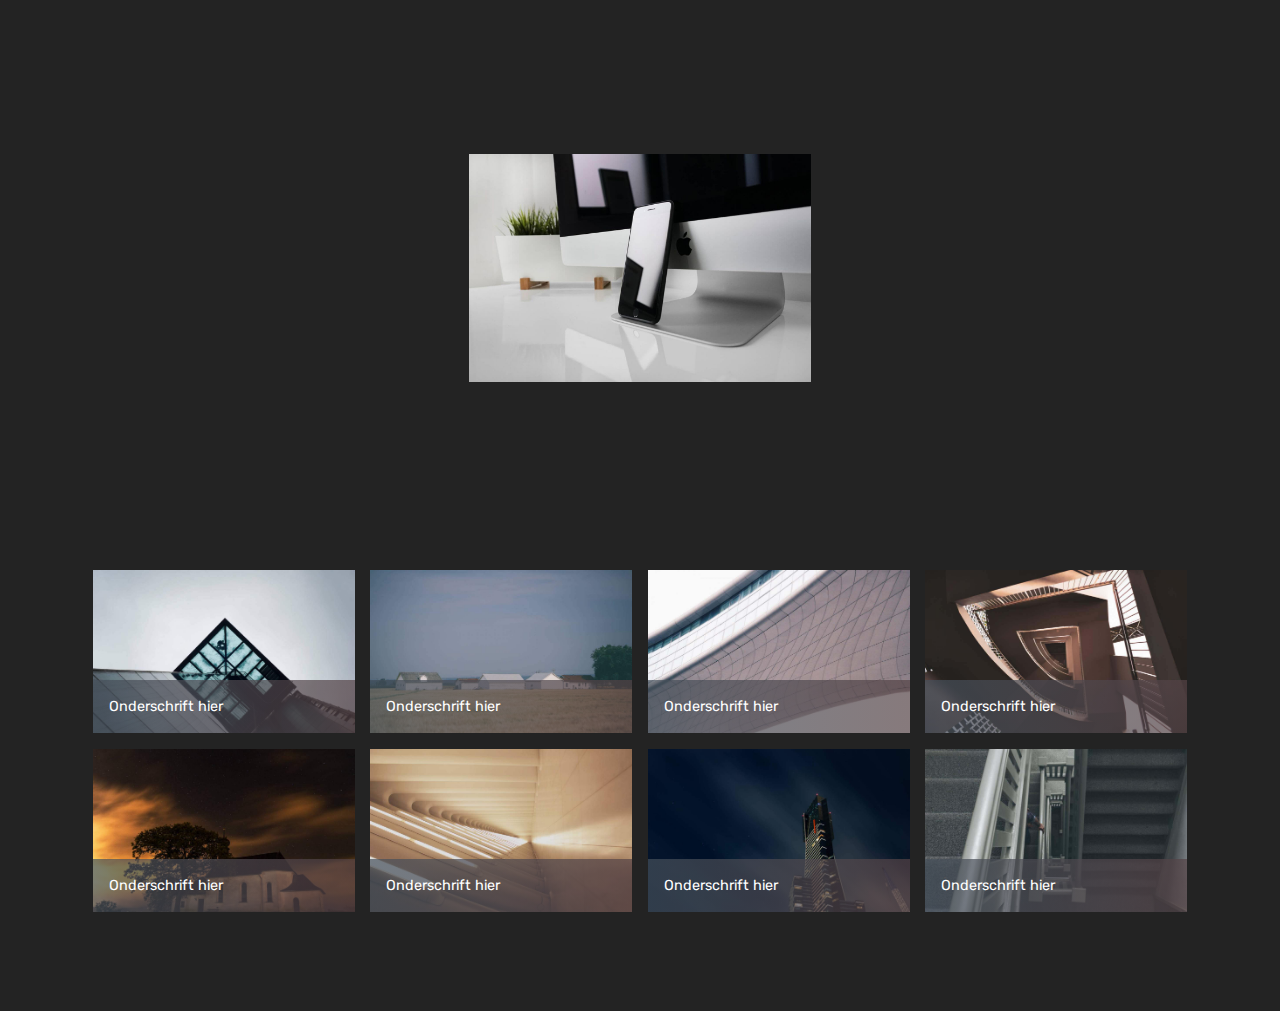
==== commit 96116a9d: "create github pages" ====
--- a/index.html
+++ b/index.html
@@ -1,390 +1,76 @@
 <!DOCTYPE html>
-<html>
+<html >
 <head>
-  <!-- Site made with Mobirise Website Builder v2.10, https://mobirise.com -->
+  <!-- Site made with Mobirise Website Builder v4.7.6, https://mobirise.com -->
   <meta charset="UTF-8">
   <meta http-equiv="X-UA-Compatible" content="IE=edge">
-  <meta name="generator" content="Mobirise v2.10, mobirise.com">
-  <meta name="viewport" content="width=device-width, initial-scale=1">
-  <link rel="shortcut icon" href="assets/images/logo.png" type="image/x-icon">
-  <meta name="description" content="LUCA, beeldende kunsten, schilderkunst, painting, fine arts">
-  <title>portfolio</title>
-  <link rel="stylesheet" href="https://fonts.googleapis.com/css?family=Roboto:700,400&amp;subset=cyrillic,latin,greek,vietnamese">
+  <meta name="generator" content="Mobirise v4.7.6, mobirise.com">
+  <meta name="viewport" content="width=device-width, initial-scale=1, minimum-scale=1">
+  <link rel="shortcut icon" href="assets/images/logo4.png" type="image/x-icon">
+  <meta name="description" content="">
+  <title>Home</title>
+  <link rel="stylesheet" href="assets/web/assets/mobirise-icons/mobirise-icons.css">
+  <link rel="stylesheet" href="assets/tether/tether.min.css">
+  <link rel="stylesheet" href="assets/soundcloud-plugin/style.css">
   <link rel="stylesheet" href="assets/bootstrap/css/bootstrap.min.css">
-  <link rel="stylesheet" href="assets/animate.css/animate.min.css">
-  <link rel="stylesheet" href="assets/socicon/css/socicon.min.css">
-  <link rel="stylesheet" href="assets/mobirise/css/style.css">
-  <link rel="stylesheet" href="assets/mobirise-gallery/style.css">
-  <link rel="stylesheet" href="assets/mobirise-slider/style.css">
+  <link rel="stylesheet" href="assets/bootstrap/css/bootstrap-grid.min.css">
+  <link rel="stylesheet" href="assets/bootstrap/css/bootstrap-reboot.min.css">
+  <link rel="stylesheet" href="assets/theme/css/style.css">
+  <link rel="stylesheet" href="assets/gallery/style.css">
   <link rel="stylesheet" href="assets/mobirise/css/mbr-additional.css" type="text/css">
   
   
-  <!-- Paste any valid HTML code here. The code will be inserted to the end of <head> section, right before </head> -->
+  
 </head>
 <body>
-<section class="mbr-navbar mbr-navbar--freeze mbr-navbar--absolute mbr-navbar--transparent mbr-navbar--sticky mbr-navbar--auto-collapse" id="menu-0">
-    <div class="mbr-navbar__section mbr-section">
-        <div class="mbr-section__container container">
-            <div class="mbr-navbar__container">
-                <div class="mbr-navbar__column mbr-navbar__column--s mbr-navbar__brand">
-                    <span class="mbr-navbar__brand-link mbr-brand mbr-brand--inline">
-                        
-                        <span class="mbr-brand__name"><a class="mbr-brand__name text-white" href="#top">Sara Palsterman</a></span>
-                    </span>
+  <section class="header4 cid-qTaOsIKKCr" id="header4-3">
+
+    
+
+    
+
+    <div class="container">
+        <div class="row justify-content-md-center">
+            <div class="media-content col-md-10">
+                
+                
+                <div class="mbr-text align-center mbr-white pb-3">
+                    
                 </div>
-                <div class="mbr-navbar__hamburger mbr-hamburger"><span class="mbr-hamburger__line"></span></div>
-                <div class="mbr-navbar__column mbr-navbar__menu">
-                    <nav class="mbr-navbar__menu-box mbr-navbar__menu-box--inline-right">
-                        <div class="mbr-navbar__column"><ul class="mbr-navbar__items mbr-navbar__items--right mbr-buttons mbr-buttons--freeze mbr-buttons--right btn-decorator mbr-buttons--active mbr-buttons--only-links"><li class="mbr-navbar__item"><a class="mbr-buttons__link btn text-white" href="#top">HOME</a></li><li class="mbr-navbar__item"><a class="mbr-buttons__link btn text-white" href="index.html#content5-5">ABOUT</a></li><li class="mbr-navbar__item"><a class="mbr-buttons__link btn text-white" href="index.html#gallery2-6">PORTFOLIO</a></li> <li class="mbr-navbar__item"><a class="mbr-buttons__link btn text-white" href="index.html#form1-7"><p>&nbsp;&nbsp;&nbsp;&nbsp;CONTACT</p></a></li></ul></div>
-                        
-                    </nav>
-                </div>
+                
+            </div>
+            <div class="mbr-figure pt-5">
+                <img src="assets/images/01.jpg" alt="Mobirise" style="width: 30%;">
             </div>
         </div>
     </div>
 </section>
 
-<section class="engine"><a rel="external" href="https://mobirise.com">software to create website</a></section><section class="mbr-box mbr-section mbr-section--relative mbr-section--fixed-size mbr-section--full-height mbr-section--bg-adapted mbr-parallax-background" id="header4-3" style="background-image: url(assets/images/img-9400-2-5184x3456-15.jpg);">
-    <div class="mbr-box__magnet mbr-box__magnet--sm-padding mbr-box__magnet--center-center mbr-after-navbar">
-        
-        <div class="mbr-box__container mbr-section__container container">
-            <div class="mbr-box mbr-box--stretched"><div class="mbr-box__magnet mbr-box__magnet--center-center">
-                <div class="row"><div class=" col-sm-8 col-sm-offset-2">
-                    <div class="mbr-hero animated fadeInUp">
-                        <h1 class="mbr-hero__text">Sara Palsterman Portfolio</h1>
-                        <p class="mbr-hero__subtext">Fine arts student at the LUCA school of arts</p>
-                    </div>
-                    
-                </div></div>
-            </div></div>
-        </div>
-        
-    </div>
-</section>
+<section class="engine"><a href="https://mobirise.me/o">free one page site templates</a></section><section class="mbr-gallery mbr-slider-carousel cid-qTaNl9fgJ5" id="gallery1-1">
 
-<section class="mbr-section mbr-section--relative" id="msg-box4-4" style="background-color: rgb(239, 239, 239);">
     
-    <div class="mbr-section__container mbr-section__container--isolated container" style="padding-top: 93px; padding-bottom: 93px;">
-        <div class="row">
-            <div class="mbr-box mbr-box--fixed mbr-box--adapted">
-                <div class="mbr-box__magnet mbr-box__magnet--top-right mbr-section__left col-sm-6">
-                    <figure class="mbr-figure mbr-figure--adapted mbr-figure--caption-inside-bottom mbr-figure--full-width"><img src="assets/images/tumblr-o19jg4vwdd1t96ni3o2-1280-1280x1920-32.jpg" class="mbr-figure__img"></figure>
-                </div>
-                <div class="mbr-box__magnet mbr-class-mbr-box__magnet--center-left col-sm-6 mbr-section__right">
-                    <div class="mbr-section__container mbr-section__container--middle">
-                        <div class="mbr-header mbr-header--auto-align mbr-header--wysiwyg">
-                            <h3 class="mbr-header__text">Some words about me and my work</h3>
-                            
-                        </div>
-                    </div>
-                    <div class="mbr-section__container mbr-section__container--middle">
-                        <div class="mbr-article mbr-article--auto-align mbr-article--wysiwyg"><p>I’m currently a student at the LUCA school of arts, where I specify in the art of painting. My work exist solely out of personal photographs of animals and plants. I love the mystery of accidental finds in forests or pictures. These mysteries can’t be solved for even I do not know what they mean. 
-</p></div>
-                    </div>
-                    <div class="mbr-section__container">
-                        <div class="mbr-buttons mbr-buttons--auto-align btn-inverse"> <a class="mbr-buttons__btn btn btn-lg btn-primary" href="index.html#content5-5">BROWSE MY WORK</a></div>
-                    </div>
-                </div>
-                
-            </div>
-        </div>
-    </div>
-</section>
 
-<section class="mbr-section mbr-section--relative mbr-section--fixed-size mbr-background" id="content5-5" style="background-image: url(assets/images/img-9636-3-3746x982-51.jpg);">
-    <div class="mbr-overlay" style="opacity: 0.2; background-color: rgb(40, 50, 78);"></div>
-    <div class="mbr-section__container container mbr-section__container--first" style="padding-top: 93px;">
-        <div class="mbr-header mbr-header--wysiwyg row">
-            <div class="col-sm-8 col-sm-offset-2">
-                <h3 class="mbr-header__text">Take a look at my work</h3>
-                
-            </div>
-        </div>
-    </div>
-    <div class="mbr-section__container container mbr-section__container--last" style="padding-bottom: 93px;">
-        <div class="row">
-            <div class="mbr-article mbr-article--wysiwyg col-sm-8 col-sm-offset-2"><p>You can take a look at my art and enter my personal world of images. 
-Some of my paintings are painted in books. These books is where my bigger works get born and shaped. Other works are created by acrylics and oils on wood or linnen.</p></div>
-        </div>
-    </div>
-    
-</section>
-
-<section class="mbr-gallery mbr-section mbr-section--no-padding" id="gallery2-6">
-    <!-- Gallery -->
-    <div class="mbr-section__container mbr-gallery-layout-article mbr-section__container--isolated">
-        <div>
-            <div class="row mbr-gallery-row">
-                
-                <div class="col-lg-3 col-md-4 col-sm-6 col-xs-12 mbr-gallery-item">
-
-                     <figcaption class="mbr-figure__caption mbr-figure__caption--std-grid">
-                        <div class="mbr-caption-background"></div>
-                        <small class="mbr-figure__caption-small">Light and dark study of a rabbit, chinese ink on paper, 21x29</small>
-                    </figcaption>
-
-                    <a href="#lb-gallery2-6" data-slide-to="0" data-toggle="modal">
-                        <img alt="" src="assets/images/mg-0559-3460x2433-14-2000x1406-63.jpg">
-                        <span class="icon glyphicon glyphicon-zoom-in"></span>
-                    </a>              
-                </div><div class="col-lg-3 col-md-4 col-sm-6 col-xs-12 mbr-gallery-item">
-
-                     <figcaption class="mbr-figure__caption mbr-figure__caption--std-grid">
-                        <div class="mbr-caption-background"></div>
-                        <small class="mbr-figure__caption-small">Study of a duck, acrylics and oils on linnen, 10x10<br></small>
-                    </figcaption>
-
-                    <a href="#lb-gallery2-6" data-slide-to="1" data-toggle="modal">
-                        <img alt="" src="assets/images/mg-0589-1806x1848-81-1806x1848-29.jpg">
-                        <span class="icon glyphicon glyphicon-zoom-in"></span>
-                    </a>              
-                </div><div class="col-lg-3 col-md-4 col-sm-6 col-xs-12 mbr-gallery-item">
-
-                     <figcaption class="mbr-figure__caption mbr-figure__caption--std-grid">
-                        <div class="mbr-caption-background"></div>
-                        <small class="mbr-figure__caption-small">Study of an exotic bird, acrylics and oils on paper, 15x24</small>
-                    </figcaption>
-
-                    <a href="#lb-gallery2-6" data-slide-to="2" data-toggle="modal">
-                        <img alt="" src="assets/images/mg-0593-3366x2082-20-2000x1237-95.jpg">
-                        <span class="icon glyphicon glyphicon-zoom-in"></span>
-                    </a>              
-                </div><div class="col-lg-3 col-md-4 col-sm-6 col-xs-12 mbr-gallery-item">
-
-                     <figcaption class="mbr-figure__caption mbr-figure__caption--std-grid">
-                        <div class="mbr-caption-background"></div>
-                        <small class="mbr-figure__caption-small">Study of a duck, acrylics and oils on linnen, 10x10</small>
-                    </figcaption>
-
-                    <a href="#lb-gallery2-6" data-slide-to="3" data-toggle="modal">
-                        <img alt="" src="assets/images/mg-0590-2273x2263-64-2000x1991-7.jpg">
-                        <span class="icon glyphicon glyphicon-zoom-in"></span>
-                    </a>              
-                </div><div class="col-lg-3 col-md-4 col-sm-6 col-xs-12 mbr-gallery-item">
-
-                     <figcaption class="mbr-figure__caption mbr-figure__caption--std-grid">
-                        <div class="mbr-caption-background"></div>
-                        <small class="mbr-figure__caption-small">The dog, oils on linnen, 30x40</small>
-                    </figcaption>
-
-                    <a href="#lb-gallery2-6" data-slide-to="4" data-toggle="modal">
-                        <img alt="" src="assets/images/mg-0373-3264x2670-90-2000x1636-99.jpg">
-                        <span class="icon glyphicon glyphicon-zoom-in"></span>
-                    </a>              
-                </div><div class="col-lg-3 col-md-4 col-sm-6 col-xs-12 mbr-gallery-item">
-
-                     <figcaption class="mbr-figure__caption mbr-figure__caption--std-grid">
-                        <div class="mbr-caption-background"></div>
-                        <small class="mbr-figure__caption-small">Painting of a deer, acrylics and oils on linnen, 60x80</small>
-                    </figcaption>
-
-                    <a href="#lb-gallery2-6" data-slide-to="5" data-toggle="modal">
-                        <img alt="" src="assets/images/mg-0352-2975x3998-35-2000x2688-27.jpg">
-                        <span class="icon glyphicon glyphicon-zoom-in"></span>
-                    </a>              
-                </div><div class="col-lg-3 col-md-4 col-sm-6 col-xs-12 mbr-gallery-item">
-
-                     <figcaption class="mbr-figure__caption mbr-figure__caption--std-grid">
-                        <div class="mbr-caption-background"></div>
-                        <small class="mbr-figure__caption-small">Study of a deer, oils on linnen, 12x18</small>
-                    </figcaption>
-
-                    <a href="#lb-gallery2-6" data-slide-to="6" data-toggle="modal">
-                        <img alt="" src="assets/images/mg-0596-2461x3366-22-2000x2735-26.jpg">
-                        <span class="icon glyphicon glyphicon-zoom-in"></span>
-                    </a>              
-                </div><div class="col-lg-3 col-md-4 col-sm-6 col-xs-12 mbr-gallery-item">
-
-                     <figcaption class="mbr-figure__caption mbr-figure__caption--std-grid">
-                        <div class="mbr-caption-background"></div>
-                        <small class="mbr-figure__caption-small">About bees and flowers, acrylics and oils on linnen, 18x12</small>
-                    </figcaption>
-
-                    <a href="#lb-gallery2-6" data-slide-to="7" data-toggle="modal">
-                        <img alt="" src="assets/images/mg-0594-2428x3335-96-2000x2747-43.jpg">
-                        <span class="icon glyphicon glyphicon-zoom-in"></span>
-                    </a>              
-                </div><div class="col-lg-3 col-md-4 col-sm-6 col-xs-12 mbr-gallery-item">
-
-                     <figcaption class="mbr-figure__caption mbr-figure__caption--std-grid">
-                        <div class="mbr-caption-background"></div>
-                        <small class="mbr-figure__caption-small">Study of a pig, oils on linnen, 12x18</small>
-                    </figcaption>
-
-                    <a href="#lb-gallery2-6" data-slide-to="8" data-toggle="modal">
-                        <img alt="" src="assets/images/mg-0595-3257x2376-59-2000x1459-84.jpg">
-                        <span class="icon glyphicon glyphicon-zoom-in"></span>
-                    </a>              
-                </div><div class="col-lg-3 col-md-4 col-sm-6 col-xs-12 mbr-gallery-item">
-
-                     <figcaption class="mbr-figure__caption mbr-figure__caption--std-grid">
-                        <div class="mbr-caption-background"></div>
-                        <small class="mbr-figure__caption-small">The rabbit, acrylics and oils on linnen, 60x80</small>
-                    </figcaption>
-
-                    <a href="#lb-gallery2-6" data-slide-to="9" data-toggle="modal">
-                        <img alt="" src="assets/images/mg-0670-3590x2674-82-2000x1490-75.jpg">
-                        <span class="icon glyphicon glyphicon-zoom-in"></span>
-                    </a>              
-                </div><div class="col-lg-3 col-md-4 col-sm-6 col-xs-12 mbr-gallery-item">
-
-                     <figcaption class="mbr-figure__caption mbr-figure__caption--std-grid">
-                        <div class="mbr-caption-background"></div>
-                        <small class="mbr-figure__caption-small">Study of a falcon, oils on linnen, 18x24</small>
-                    </figcaption>
-
-                    <a href="#lb-gallery2-6" data-slide-to="10" data-toggle="modal">
-                        <img alt="" src="assets/images/mg-0561-1871x2457-18-1871x2457-49.jpg">
-                        <span class="icon glyphicon glyphicon-zoom-in"></span>
-                    </a>              
-                </div>
-            </div>
-        </div>
-        <div class="clearfix"></div>
+    <div class="container">
+        <div><!-- Filter --><!-- Gallery --><div class="mbr-gallery-row"><div class="mbr-gallery-layout-default"><div><div><div class="mbr-gallery-item mbr-gallery-item--p1" data-video-url="false" data-tags="Geweldige"><div href="#lb-gallery1-1" data-slide-to="0" data-toggle="modal"><img src="assets/images/gallery00.jpg" alt="" title=""><span class="icon-focus"></span><span class="mbr-gallery-title mbr-fonts-style display-7">Onderschrift hier</span></div></div><div class="mbr-gallery-item mbr-gallery-item--p1" data-video-url="false" data-tags="Sympathieke"><div href="#lb-gallery1-1" data-slide-to="1" data-toggle="modal"><img src="assets/images/gallery01.jpg" alt="" title=""><span class="icon-focus"></span><span class="mbr-gallery-title mbr-fonts-style display-7">Onderschrift hier</span></div></div><div class="mbr-gallery-item mbr-gallery-item--p1" data-video-url="false" data-tags="Creatieve"><div href="#lb-gallery1-1" data-slide-to="2" data-toggle="modal"><img src="assets/images/gallery02.jpg" alt="" title=""><span class="icon-focus"></span><span class="mbr-gallery-title mbr-fonts-style display-7">Onderschrift hier</span></div></div><div class="mbr-gallery-item mbr-gallery-item--p1" data-video-url="false" data-tags="Bewegende"><div href="#lb-gallery1-1" data-slide-to="3" data-toggle="modal"><img src="assets/images/gallery03.jpg" alt="" title=""><span class="icon-focus"></span><span class="mbr-gallery-title mbr-fonts-style display-7">Onderschrift hier</span></div></div><div class="mbr-gallery-item mbr-gallery-item--p1" data-video-url="false" data-tags="Geweldige"><div href="#lb-gallery1-1" data-slide-to="4" data-toggle="modal"><img src="assets/images/gallery04.jpg" alt="" title=""><span class="icon-focus"></span><span class="mbr-gallery-title mbr-fonts-style display-7">Onderschrift hier</span></div></div><div class="mbr-gallery-item mbr-gallery-item--p1" data-video-url="false" data-tags="Geweldige"><div href="#lb-gallery1-1" data-slide-to="5" data-toggle="modal"><img src="assets/images/gallery05.jpg" alt="" title=""><span class="icon-focus"></span><span class="mbr-gallery-title mbr-fonts-style display-7">Onderschrift hier</span></div></div><div class="mbr-gallery-item mbr-gallery-item--p1" data-video-url="false" data-tags="Sympathieke"><div href="#lb-gallery1-1" data-slide-to="6" data-toggle="modal"><img src="assets/images/gallery06.jpg" alt="" title=""><span class="icon-focus"></span><span class="mbr-gallery-title mbr-fonts-style display-7">Onderschrift hier</span></div></div><div class="mbr-gallery-item mbr-gallery-item--p1" data-video-url="false" data-tags="Bewegende"><div href="#lb-gallery1-1" data-slide-to="7" data-toggle="modal"><img src="assets/images/gallery07.jpg" alt="" title=""><span class="icon-focus"></span><span class="mbr-gallery-title mbr-fonts-style display-7">Onderschrift hier</span></div></div></div></div><div class="clearfix"></div></div></div><!-- Lightbox --><div data-app-prevent-settings="" class="mbr-slider modal fade carousel slide" tabindex="-1" data-keyboard="true" data-interval="false" id="lb-gallery1-1"><div class="modal-dialog"><div class="modal-content"><div class="modal-body"><div class="carousel-inner"><div class="carousel-item active"><img src="assets/images/gallery00.jpg" alt="" title=""></div><div class="carousel-item"><img src="assets/images/gallery01.jpg" alt="" title=""></div><div class="carousel-item"><img src="assets/images/gallery02.jpg" alt="" title=""></div><div class="carousel-item"><img src="assets/images/gallery03.jpg" alt="" title=""></div><div class="carousel-item"><img src="assets/images/gallery04.jpg" alt="" title=""></div><div class="carousel-item"><img src="assets/images/gallery05.jpg" alt="" title=""></div><div class="carousel-item"><img src="assets/images/gallery06.jpg" alt="" title=""></div><div class="carousel-item"><img src="assets/images/gallery07.jpg" alt="" title=""></div></div><a class="carousel-control carousel-control-prev" role="button" data-slide="prev" href="#lb-gallery1-1"><span class="mbri-left mbr-iconfont" aria-hidden="true"></span><span class="sr-only">Previous</span></a><a class="carousel-control carousel-control-next" role="button" data-slide="next" href="#lb-gallery1-1"><span class="mbri-right mbr-iconfont" aria-hidden="true"></span><span class="sr-only">Next</span></a><a class="close" href="#" role="button" data-dismiss="modal"><span class="sr-only">Close</span></a></div></div></div></div></div>
     </div>
 
-    <!-- Lightbox -->
-    <div data-app-prevent-settings="" class="mbr-slider modal fade carousel slide" tabindex="-1" data-keyboard="true" data-interval="false" id="lb-gallery2-6">
-        <div class="modal-dialog">
-            <div class="modal-content">
-                <div class="modal-body">
-                    <ol class="carousel-indicators">
-                        <li data-app-prevent-settings="" data-target="#lb-gallery2-6" data-slide-to="0"></li><li data-app-prevent-settings="" data-target="#lb-gallery2-6" data-slide-to="1"></li><li data-app-prevent-settings="" data-target="#lb-gallery2-6" data-slide-to="2"></li><li data-app-prevent-settings="" data-target="#lb-gallery2-6" data-slide-to="3"></li><li data-app-prevent-settings="" data-target="#lb-gallery2-6" data-slide-to="4"></li><li data-app-prevent-settings="" data-target="#lb-gallery2-6" data-slide-to="5"></li><li data-app-prevent-settings="" data-target="#lb-gallery2-6" data-slide-to="6"></li><li data-app-prevent-settings="" data-target="#lb-gallery2-6" data-slide-to="7"></li><li data-app-prevent-settings="" data-target="#lb-gallery2-6" data-slide-to="8"></li><li data-app-prevent-settings="" data-target="#lb-gallery2-6" data-slide-to="9"></li><li data-app-prevent-settings="" data-target="#lb-gallery2-6" class=" active" data-slide-to="10"></li>
-                    </ol>
-                    <div class="carousel-inner">
-                        <div class="item">
-                            <img alt="" src="assets/images/mg-0559-3460x2433-14.jpg">
-                        </div><div class="item">
-                            <img alt="" src="assets/images/mg-0589-1806x1848-81.jpg">
-                        </div><div class="item">
-                            <img alt="" src="assets/images/mg-0593-3366x2082-20.jpg">
-                        </div><div class="item">
-                            <img alt="" src="assets/images/mg-0590-2273x2263-64.jpg">
-                        </div><div class="item">
-                            <img alt="" src="assets/images/mg-0373-3264x2670-90.jpg">
-                        </div><div class="item">
-                            <img alt="" src="assets/images/mg-0352-2975x3998-35.jpg">
-                        </div><div class="item">
-                            <img alt="" src="assets/images/mg-0596-2461x3366-22.jpg">
-                        </div><div class="item">
-                            <img alt="" src="assets/images/mg-0594-2428x3335-96.jpg">
-                        </div><div class="item">
-                            <img alt="" src="assets/images/mg-0595-3257x2376-59.jpg">
-                        </div><div class="item">
-                            <img alt="" src="assets/images/mg-0670-3590x2674-82.jpg">
-                        </div><div class="item active">
-                            <img alt="" src="assets/images/mg-0561-1871x2457-18.jpg">
-                        </div>
-                    </div>
-                    <a class="left carousel-control" role="button" data-slide="prev" href="#lb-gallery2-6">
-                        <span class="glyphicon glyphicon-menu-left" aria-hidden="true"></span>
-                        <span class="sr-only">Previous</span>
-                    </a>
-                    <a class="right carousel-control" role="button" data-slide="next" href="#lb-gallery2-6">
-                        <span class="glyphicon glyphicon-menu-right" aria-hidden="true"></span>
-                        <span class="sr-only">Next</span>
-                    </a>
-
-                    <a class="close" href="#" role="button" data-dismiss="modal">
-                        <span class="glyphicon glyphicon-remove" aria-hidden="true"></span>
-                        <span class="sr-only">Close</span>
-                    </a>
-                </div>
-            </div>
-        </div>
-    </div>
 </section>
-
-<section class="mbr-section mbr-section--relative mbr-section--fixed-size" id="form1-7" style="background-color: rgb(239, 239, 239);">
-    
-    <div class="mbr-section__container mbr-section__container--std-padding container" style="padding-top: 93px; padding-bottom: 93px;">
-        <div class="row">
-            <div class="col-sm-12">
-                <div class="row">
-                    <div class="col-sm-8 col-sm-offset-2" data-form-type="formoid">
-                        <div class="mbr-header mbr-header--center mbr-header--std-padding">
-                            <h2 class="mbr-header__text">CONTACT FORM</h2>
-                        </div>
-                        <div data-form-alert="true">
-                            <div class="hide" data-form-alert-success="true">Thanks for filling out the form! I'll answer your message when I can.</div>
-                        </div>
-                        <form action="https://mobirise.com/" method="post" data-form-title="CONTACT FORM">
-                            <input type="hidden" value="b6T976HzK3Q10s8kVQ86Depunn4pzr/fkiTIK+F3uEj9rpY7olDht+lsGPVS/DwDqXBLtTh0u04NfdVvr6zyvo+ZzmND9pabzEl9Ny4EsE+zxglT/8C1DJDQw4L1e38t" data-form-email="true">
-                            <div class="form-group">
-                                <input type="text" class="form-control" name="name" required="" placeholder="Name*" data-form-field="Name">
-                            </div>
-                            <div class="form-group">
-                                <input type="email" class="form-control" name="email" required="" placeholder="Email*" data-form-field="Email">
-                            </div>
-                            <div class="form-group">
-                                <input type="tel" class="form-control" name="phone" placeholder="Phone" data-form-field="Phone">
-                            </div>
-                            <div class="form-group">
-                                <textarea class="form-control" name="message" rows="7" placeholder="Message" data-form-field="Message"></textarea>
-                            </div>
-                            <div class="mbr-buttons mbr-buttons--right"><button type="submit" class="mbr-buttons__btn btn btn-lg btn-danger">CONTACT US</button></div>
-                        </form>
-                    </div>
-                </div>
-            </div>
-        </div>
-    </div>
-</section>
-
-<section class="mbr-section mbr-section--relative mbr-section--fixed-size" id="social-buttons1-10" style="background-color: rgb(255, 255, 255);">
-    
-
-    <div class="mbr-section__container container">
-        <div class="mbr-header mbr-header--inline row" style="padding-top: 40.8px; padding-bottom: 40.8px;">
-            <div class="col-sm-4">
-                <h3 class="mbr-header__text">SHARE THIS PAGE!</h3>
-            </div>
-            <div class="mbr-social-icons col-sm-8">
-                <div class="mbr-social-likes social-likes_style-1" data-counters="true">
-                    <div class="mbr-social-icons__icon social-likes__icon facebook socicon-bg-facebook" title="Share link on Facebook">
-                        <i class="socicon socicon-facebook"></i>
-                        
-                    </div>
-                    <div class="mbr-social-icons__icon social-likes__icon plusone socicon-bg-googleplus" title="Share link on Google+">
-                        <i class="socicon socicon-googleplus"></i>
-                        
-                    </div>
-                    <div class="mbr-social-icons__icon social-likes__icon twitter socicon-bg-twitter" title="Share link on Twitter">
-                        <i class="socicon socicon-twitter"></i>
-                    </div>
-                </div>
-            </div>
-        </div>
-    </div>
-</section>
-
-<footer class="mbr-section mbr-section--relative mbr-section--fixed-size" id="footer1-2" style="background-color: rgb(68, 68, 68);">
-    
-    <div class="mbr-section__container container">
-        <div class="mbr-footer mbr-footer--wysiwyg row" style="padding-top: 36.900000000000006px; padding-bottom: 36.900000000000006px;">
-            <div class="col-sm-12">
-                <p class="mbr-footer__copyright">Copyright (c) 2015 Company Name. <a class="mbr-footer__link text-gray" href="https://mobirise.com/">Terms of Use</a>  | <a class="mbr-footer__link text-gray" href="https://mobirise.com/">Privacy Policy</a>&nbsp;l&nbsp;<a rel="license" href="http://creativecommons.org/licenses/by-nc/4.0/"><img alt="Creative Commons-Licentie" src="https://i.creativecommons.org/l/by-nc/4.0/88x31.png"></a><br>Dit werk valt onder een <a rel="license" href="http://creativecommons.org/licenses/by-nc/4.0/">Creative Commons Naamsvermelding-NietCommercieel 4.0 Internationaal-licentie</a>.</p>
-            </div>
-        </div>
-    </div>
-</footer>
 
 
   <script src="assets/web/assets/jquery/jquery.min.js"></script>
+  <script src="assets/popper/popper.min.js"></script>
+  <script src="assets/tether/tether.min.js"></script>
   <script src="assets/bootstrap/js/bootstrap.min.js"></script>
-  <script src="assets/smooth-scroll/SmoothScroll.js"></script>
-  <script src="assets/jarallax/jarallax.js"></script>
+  <script src="assets/smoothscroll/smooth-scroll.js"></script>
+  <script src="assets/bootstrapcarouselswipe/bootstrap-carousel-swipe.js"></script>
+  <script src="assets/vimeoplayer/jquery.mb.vimeo_player.js"></script>
   <script src="assets/masonry/masonry.pkgd.min.js"></script>
   <script src="assets/imagesloaded/imagesloaded.pkgd.min.js"></script>
-  <script src="assets/bootstrap-carousel-swipe/bootstrap-carousel-swipe.js"></script>
-  <!--[if lte IE 9]>
-    <script src="assets/jquery-placeholder/jquery.placeholder.min.js"></script>
-  <![endif]-->
-  <script src="assets/social-likes/social-likes.js"></script>
-  <script src="assets/mobirise/js/script.js"></script>
-  <script src="assets/mobirise-gallery/script.js"></script>
-  <script src="assets/formoid/formoid.min.js"></script>
+  <script src="assets/theme/js/script.js"></script>
+  <script src="assets/gallery/player.min.js"></script>
+  <script src="assets/gallery/script.js"></script>
+  <script src="assets/slidervideo/script.js"></script>
   
-  <!-- Paste any valid HTML code here. The code will be inserted to the end of <body> section, right before </body> -->
+  
 </body>
 </html>--- a/assets/web/assets/mobirise-icons/mobirise-icons.css
+++ b/assets/web/assets/mobirise-icons/mobirise-icons.css
@@ -0,0 +1,476 @@
+@font-face {
+  font-family: 'MobiriseIcons';
+  src:  url('mobirise-icons.eot?spat4u');
+  src:  url('mobirise-icons.eot?spat4u#iefix') format('embedded-opentype'),
+    url('mobirise-icons.ttf?spat4u') format('truetype'),
+    url('mobirise-icons.woff?spat4u') format('woff'),
+    url('mobirise-icons.svg?spat4u#MobiriseIcons') format('svg');
+  font-weight: normal;
+  font-style: normal;
+}
+
+[class^="mbri-"], [class*=" mbri-"] {
+  /* use !important to prevent issues with browser extensions that change fonts */
+  font-family: MobiriseIcons !important;
+  speak: none;
+  font-style: normal;
+  font-weight: normal;
+  font-variant: normal;
+  text-transform: none;
+  line-height: 1;
+
+  /* Better Font Rendering =========== */
+  -webkit-font-smoothing: antialiased;
+  -moz-osx-font-smoothing: grayscale;
+}
+
+.mbri-add-submenu:before {
+  content: "\e900";
+}
+.mbri-alert:before {
+  content: "\e901";
+}
+.mbri-align-center:before {
+  content: "\e902";
+}
+.mbri-align-justify:before {
+  content: "\e903";
+}
+.mbri-align-left:before {
+  content: "\e904";
+}
+.mbri-align-right:before {
+  content: "\e905";
+}
+.mbri-android:before {
+  content: "\e906";
+}
+.mbri-apple:before {
+  content: "\e907";
+}
+.mbri-arrow-down:before {
+  content: "\e908";
+}
+.mbri-arrow-next:before {
+  content: "\e909";
+}
+.mbri-arrow-prev:before {
+  content: "\e90a";
+}
+.mbri-arrow-up:before {
+  content: "\e90b";
+}
+.mbri-bold:before {
+  content: "\e90c";
+}
+.mbri-bookmark:before {
+  content: "\e90d";
+}
+.mbri-bootstrap:before {
+  content: "\e90e";
+}
+.mbri-briefcase:before {
+  content: "\e90f";
+}
+.mbri-browse:before {
+  content: "\e910";
+}
+.mbri-bulleted-list:before {
+  content: "\e911";
+}
+.mbri-calendar:before {
+  content: "\e912";
+}
+.mbri-camera:before {
+  content: "\e913";
+}
+.mbri-cart-add:before {
+  content: "\e914";
+}
+.mbri-cart-full:before {
+  content: "\e915";
+}
+.mbri-cash:before {
+  content: "\e916";
+}
+.mbri-change-style:before {
+  content: "\e917";
+}
+.mbri-chat:before {
+  content: "\e918";
+}
+.mbri-clock:before {
+  content: "\e919";
+}
+.mbri-close:before {
+  content: "\e91a";
+}
+.mbri-cloud:before {
+  content: "\e91b";
+}
+.mbri-code:before {
+  content: "\e91c";
+}
+.mbri-contact-form:before {
+  content: "\e91d";
+}
+.mbri-credit-card:before {
+  content: "\e91e";
+}
+.mbri-cursor-click:before {
+  content: "\e91f";
+}
+.mbri-cust-feedback:before {
+  content: "\e920";
+}
+.mbri-database:before {
+  content: "\e921";
+}
+.mbri-delivery:before {
+  content: "\e922";
+}
+.mbri-desktop:before {
+  content: "\e923";
+}
+.mbri-devices:before {
+  content: "\e924";
+}
+.mbri-down:before {
+  content: "\e925";
+}
+.mbri-download:before {
+  content: "\e989";
+}
+.mbri-drag-n-drop:before {
+  content: "\e927";
+}
+.mbri-drag-n-drop2:before {
+  content: "\e928";
+}
+.mbri-edit:before {
+  content: "\e929";
+}
+.mbri-edit2:before {
+  content: "\e92a";
+}
+.mbri-error:before {
+  content: "\e92b";
+}
+.mbri-extension:before {
+  content: "\e92c";
+}
+.mbri-features:before {
+  content: "\e92d";
+}
+.mbri-file:before {
+  content: "\e92e";
+}
+.mbri-flag:before {
+  content: "\e92f";
+}
+.mbri-folder:before {
+  content: "\e930";
+}
+.mbri-gift:before {
+  content: "\e931";
+}
+.mbri-github:before {
+  content: "\e932";
+}
+.mbri-globe:before {
+  content: "\e933";
+}
+.mbri-globe-2:before {
+  content: "\e934";
+}
+.mbri-growing-chart:before {
+  content: "\e935";
+}
+.mbri-hearth:before {
+  content: "\e936";
+}
+.mbri-help:before {
+  content: "\e937";
+}
+.mbri-home:before {
+  content: "\e938";
+}
+.mbri-hot-cup:before {
+  content: "\e939";
+}
+.mbri-idea:before {
+  content: "\e93a";
+}
+.mbri-image-gallery:before {
+  content: "\e93b";
+}
+.mbri-image-slider:before {
+  content: "\e93c";
+}
+.mbri-info:before {
+  content: "\e93d";
+}
+.mbri-italic:before {
+  content: "\e93e";
+}
+.mbri-key:before {
+  content: "\e93f";
+}
+.mbri-laptop:before {
+  content: "\e940";
+}
+.mbri-layers:before {
+  content: "\e941";
+}
+.mbri-left-right:before {
+  content: "\e942";
+}
+.mbri-left:before {
+  content: "\e943";
+}
+.mbri-letter:before {
+  content: "\e944";
+}
+.mbri-like:before {
+  content: "\e945";
+}
+.mbri-link:before {
+  content: "\e946";
+}
+.mbri-lock:before {
+  content: "\e947";
+}
+.mbri-login:before {
+  content: "\e948";
+}
+.mbri-logout:before {
+  content: "\e949";
+}
+.mbri-magic-stick:before {
+  content: "\e94a";
+}
+.mbri-map-pin:before {
+  content: "\e94b";
+}
+.mbri-menu:before {
+  content: "\e94c";
+}
+.mbri-mobile:before {
+  content: "\e94d";
+}
+.mbri-mobile2:before {
+  content: "\e94e";
+}
+.mbri-mobirise:before {
+  content: "\e94f";
+}
+.mbri-more-horizontal:before {
+  content: "\e950";
+}
+.mbri-more-vertical:before {
+  content: "\e951";
+}
+.mbri-music:before {
+  content: "\e952";
+}
+.mbri-new-file:before {
+  content: "\e953";
+}
+.mbri-numbered-list:before {
+  content: "\e954";
+}
+.mbri-opened-folder:before {
+  content: "\e955";
+}
+.mbri-pages:before {
+  content: "\e956";
+}
+.mbri-paper-plane:before {
+  content: "\e957";
+}
+.mbri-paperclip:before {
+  content: "\e958";
+}
+.mbri-photo:before {
+  content: "\e959";
+}
+.mbri-photos:before {
+  content: "\e95a";
+}
+.mbri-pin:before {
+  content: "\e95b";
+}
+.mbri-play:before {
+  content: "\e95c";
+}
+.mbri-plus:before {
+  content: "\e95d";
+}
+.mbri-preview:before {
+  content: "\e95e";
+}
+.mbri-print:before {
+  content: "\e95f";
+}
+.mbri-protect:before {
+  content: "\e960";
+}
+.mbri-question:before {
+  content: "\e961";
+}
+.mbri-quote-left:before {
+  content: "\e962";
+}
+.mbri-quote-right:before {
+  content: "\e963";
+}
+.mbri-refresh:before {
+  content: "\e964";
+}
+.mbri-responsive:before {
+  content: "\e965";
+}
+.mbri-right:before {
+  content: "\e966";
+}
+.mbri-rocket:before {
+  content: "\e967";
+}
+.mbri-sad-face:before {
+  content: "\e968";
+}
+.mbri-sale:before {
+  content: "\e969";
+}
+.mbri-save:before {
+  content: "\e96a";
+}
+.mbri-search:before {
+  content: "\e96b";
+}
+.mbri-setting:before {
+  content: "\e96c";
+}
+.mbri-setting2:before {
+  content: "\e96d";
+}
+.mbri-setting3:before {
+  content: "\e96e";
+}
+.mbri-share:before {
+  content: "\e96f";
+}
+.mbri-shopping-bag:before {
+  content: "\e970";
+}
+.mbri-shopping-basket:before {
+  content: "\e971";
+}
+.mbri-shopping-cart:before {
+  content: "\e972";
+}
+.mbri-sites:before {
+  content: "\e973";
+}
+.mbri-smile-face:before {
+  content: "\e974";
+}
+.mbri-speed:before {
+  content: "\e975";
+}
+.mbri-star:before {
+  content: "\e976";
+}
+.mbri-success:before {
+  content: "\e977";
+}
+.mbri-sun:before {
+  content: "\e978";
+}
+.mbri-sun2:before {
+  content: "\e979";
+}
+.mbri-tablet:before {
+  content: "\e97a";
+}
+.mbri-tablet-vertical:before {
+  content: "\e97b";
+}
+.mbri-target:before {
+  content: "\e97c";
+}
+.mbri-timer:before {
+  content: "\e97d";
+}
+.mbri-to-ftp:before {
+  content: "\e97e";
+}
+.mbri-to-local-drive:before {
+  content: "\e97f";
+}
+.mbri-touch-swipe:before {
+  content: "\e980";
+}
+.mbri-touch:before {
+  content: "\e981";
+}
+.mbri-trash:before {
+  content: "\e982";
+}
+.mbri-underline:before {
+  content: "\e983";
+}
+.mbri-unlink:before {
+  content: "\e984";
+}
+.mbri-unlock:before {
+  content: "\e985";
+}
+.mbri-up-down:before {
+  content: "\e986";
+}
+.mbri-up:before {
+  content: "\e987";
+}
+.mbri-update:before {
+  content: "\e988";
+}
+.mbri-upload:before {
+ content: "\e926"; 
+}
+.mbri-user:before {
+  content: "\e98a";
+}
+.mbri-user2:before {
+  content: "\e98b";
+}
+.mbri-users:before {
+  content: "\e98c";
+}
+.mbri-video:before {
+  content: "\e98d";
+}
+.mbri-video-play:before {
+  content: "\e98e";
+}
+.mbri-watch:before {
+  content: "\e98f";
+}
+.mbri-website-theme:before {
+  content: "\e990";
+}
+.mbri-wifi:before {
+  content: "\e991";
+}
+.mbri-windows:before {
+  content: "\e992";
+}
+.mbri-zoom-out:before {
+  content: "\e993";
+}
+.mbri-redo:before {
+  content: "\e994";
+}
+.mbri-undo:before {
+  content: "\e995";
+}
--- a/assets/soundcloud-plugin/style.css
+++ b/assets/soundcloud-plugin/style.css
@@ -0,0 +1,57 @@
+.addons-container {
+  position: relative;
+  margin-left: auto;
+  margin-right: auto;
+  padding-right: 15px;
+  padding-left: 15px; }
+  @media (min-width: 576px) {
+    .addons-container {
+      padding-right: 15px;
+      padding-left: 15px; } }
+  @media (min-width: 768px) {
+    .addons-container {
+      padding-right: 15px;
+      padding-left: 15px; } }
+  @media (min-width: 992px) {
+    .addons-container {
+      padding-right: 15px;
+      padding-left: 15px; } }
+  @media (min-width: 1200px) {
+    .addons-container {
+      padding-right: 15px;
+      padding-left: 15px; } }
+  @media (min-width: 576px) {
+    .addons-container {
+      width: 540px;
+      max-width: 100%; } }
+  @media (min-width: 768px) {
+    .addons-container {
+      width: 720px;
+      max-width: 100%; } }
+  @media (min-width: 992px) {
+    .addons-container {
+      width: 960px;
+      max-width: 100%; } }
+  @media (min-width: 1200px) {
+    .addons-container {
+      width: 1140px;
+      max-width: 100%; } }
+
+.addons-container-inner{
+    position: relative;
+    width: 100%;
+    min-height: 1px;
+    padding-right: 15px;
+    padding-left: 15px;
+}
+@media (min-width: 567px) {
+    .addons-container-inner{
+        -ms-flex: 0 0 66.666667%;
+        flex: 0 0 66.666667%;
+        max-width: 66.666667%;
+    }
+}
+.addons-row{
+    display: flex;
+    justify-content:center;
+}